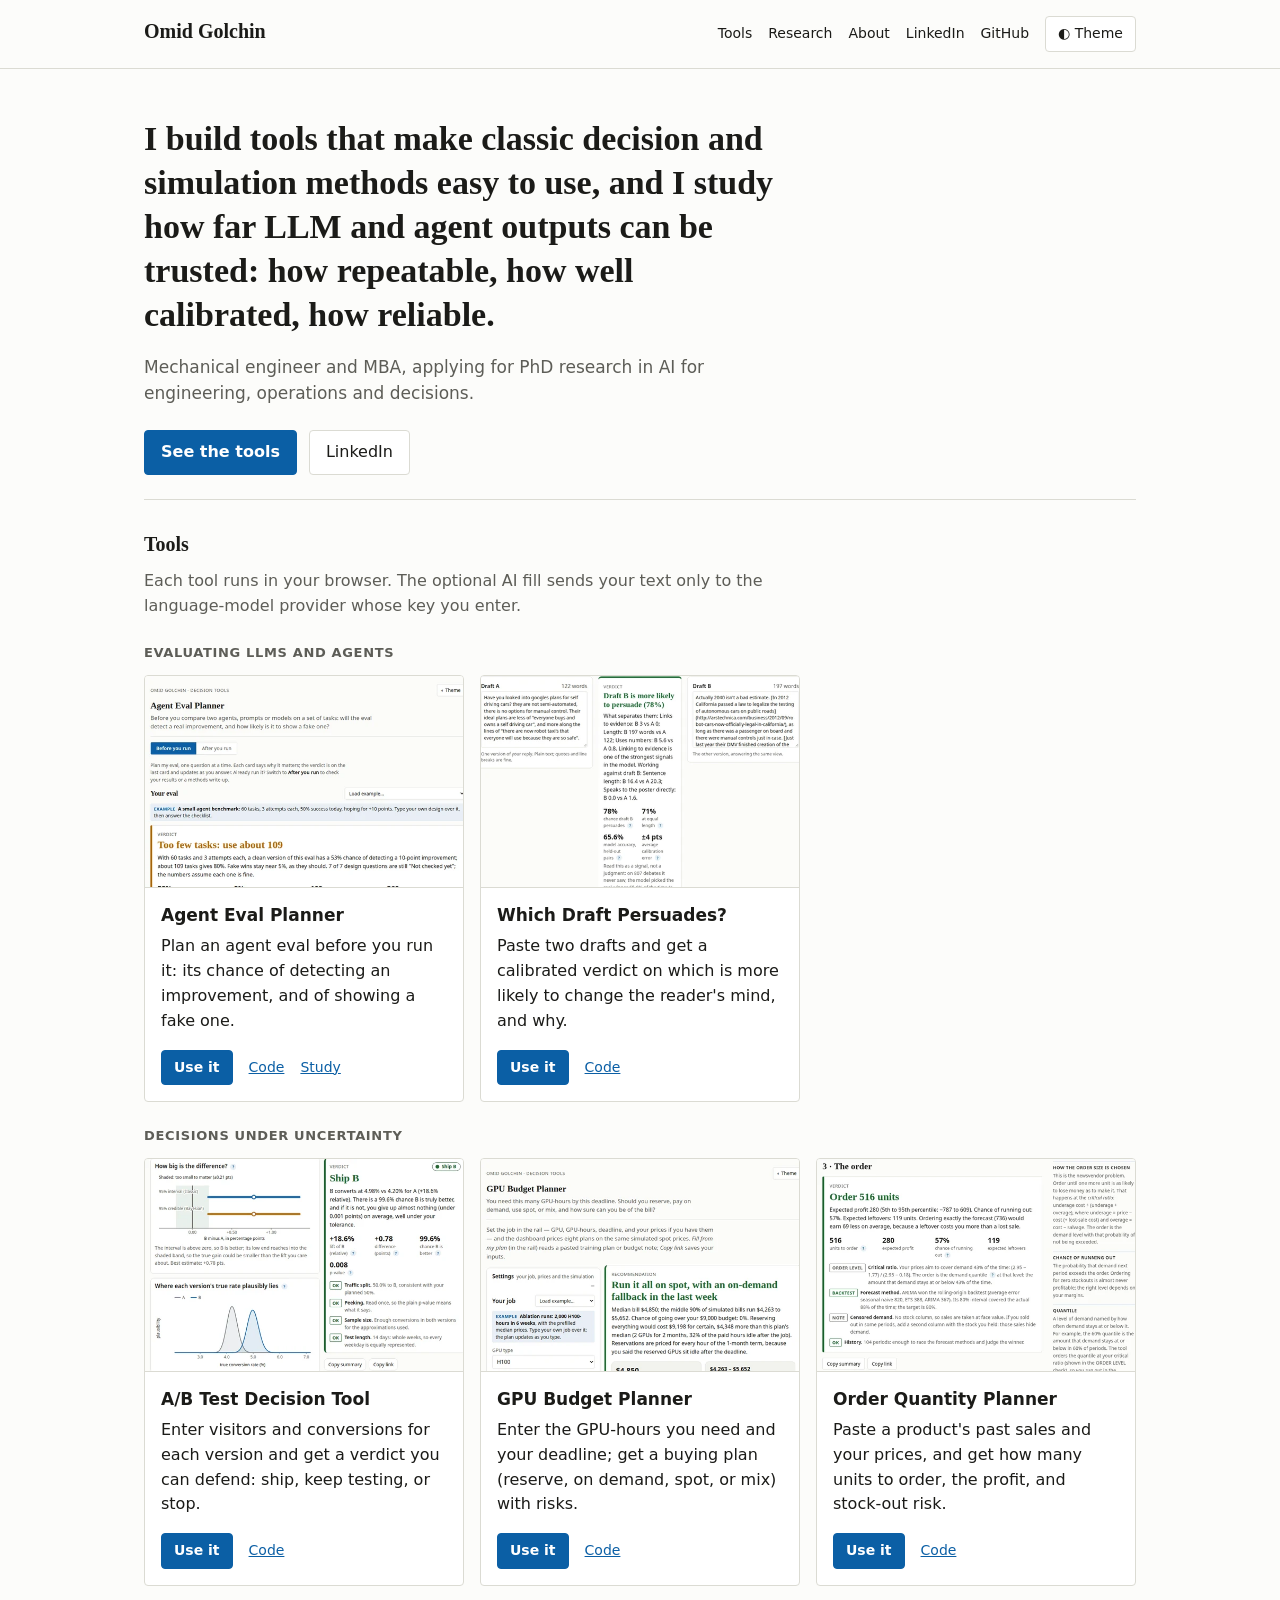
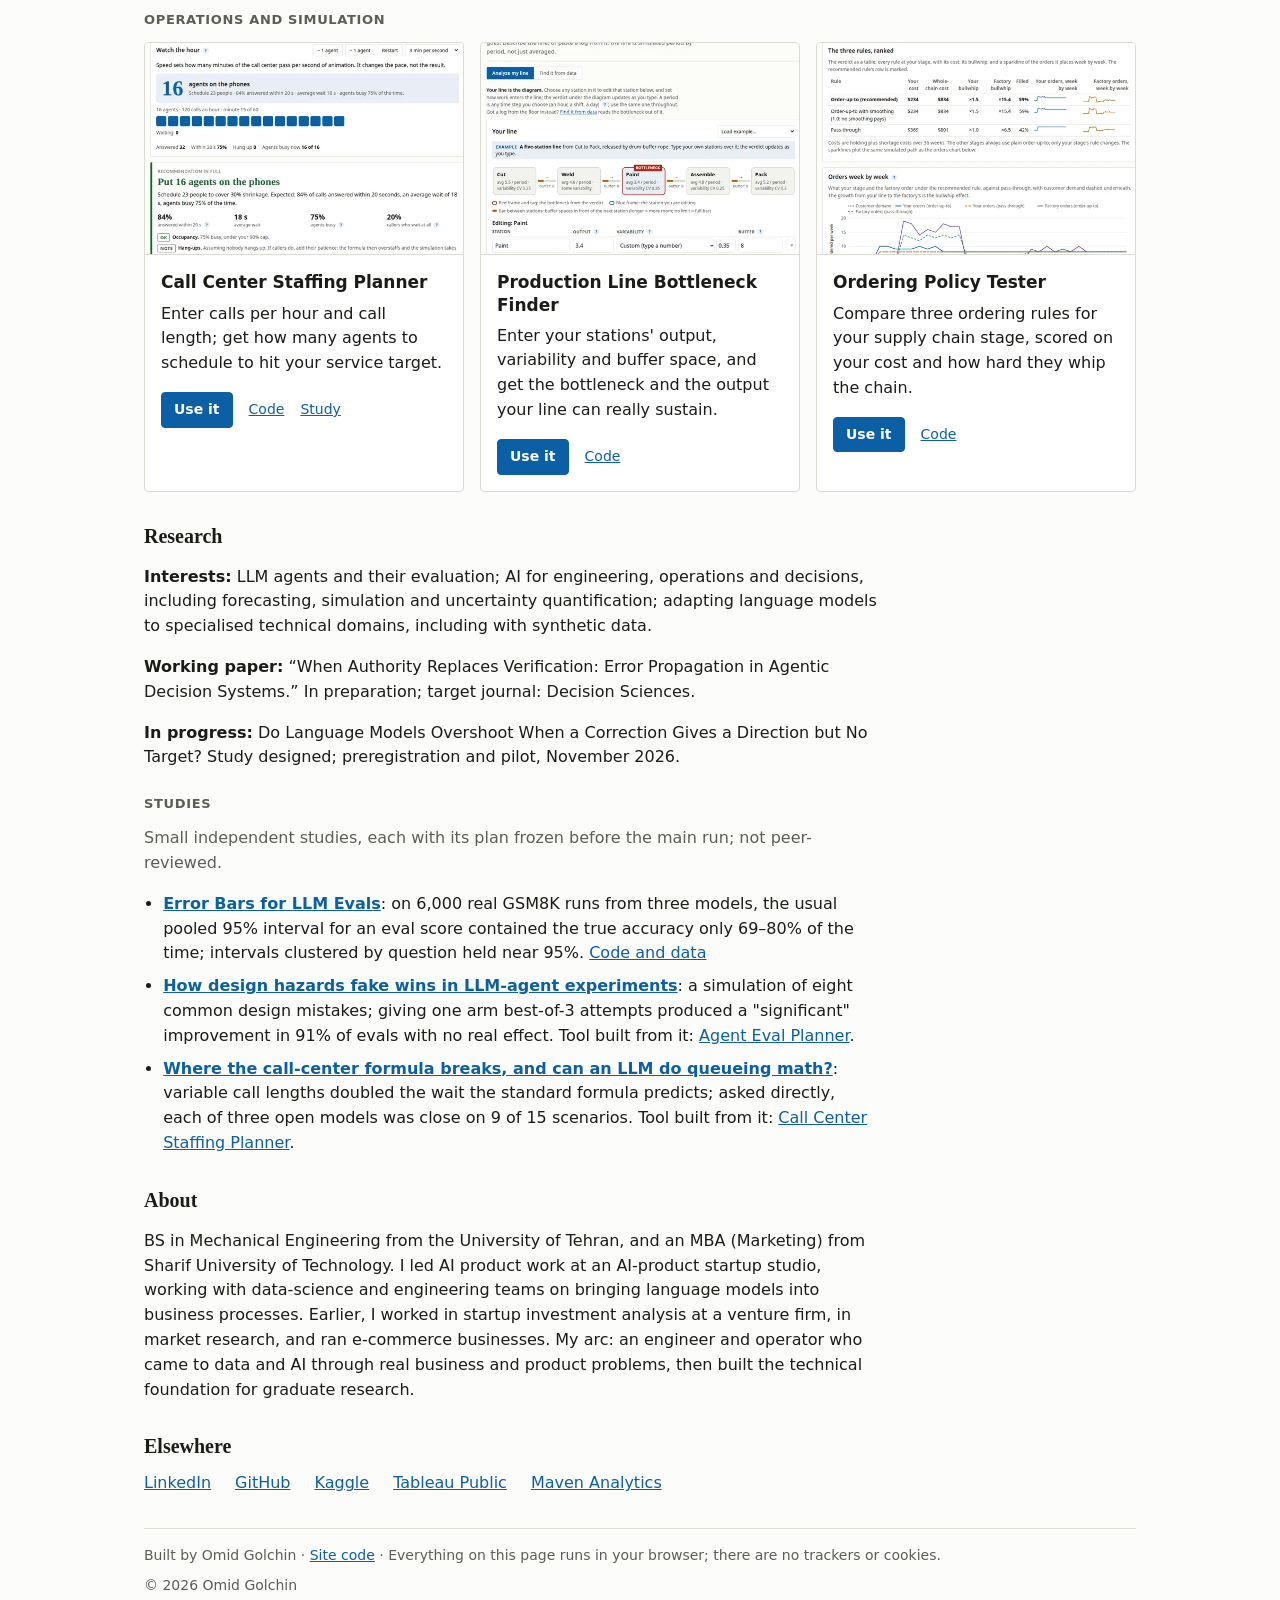
==== index.html @ 1369abd9 "Error Bars moves from Tools to a Studies list under Research; the two tools built from studies link " ====
<!doctype html>
<html lang="en">
<head>
<meta charset="utf-8">
<meta name="viewport" content="width=device-width, initial-scale=1">
<title>Omid Golchin — Decision tools and LLM evaluation</title>
<meta name="description" content="Omid Golchin builds tools that make classic decision and simulation methods easy to use, and studies how far LLM and agent outputs can be trusted. Eight tools, all running in your browser, and small studies with frozen plans.">
<link rel="canonical" href="https://omidgolchin.github.io/">
<meta property="og:type" content="website">
<meta property="og:title" content="Omid Golchin — Decision tools and LLM evaluation">
<meta property="og:description" content="Tools that make classic decision and simulation methods easy to use, and research on how far LLM and agent outputs can be trusted.">
<meta property="og:url" content="https://omidgolchin.github.io/">
<meta property="og:image" content="https://omidgolchin.github.io/assets/og.png">
<meta property="og:image:width" content="1200">
<meta property="og:image:height" content="630">
<meta name="twitter:card" content="summary_large_image">
<link rel="icon" href="favicon.svg" type="image/svg+xml">
<script src="site.js"></script>
<link rel="stylesheet" href="styles.css">
</head>
<body>
<a class="skip" href="#tools">Skip to the tools</a>

<header class="site-header">
  <div class="wrap header-row">
    <p class="site-name">Omid Golchin</p>
    <nav aria-label="Site">
      <a href="#tools">Tools</a>
      <a href="#research">Research</a>
      <a href="#about">About</a>
      <a href="https://www.linkedin.com/in/omidgolchin/">LinkedIn</a>
      <a href="https://github.com/omidgolchin">GitHub</a>
      <button type="button" class="theme-toggle" data-theme-toggle aria-pressed="false">◐ Theme</button>
    </nav>
  </div>
</header>

<main class="wrap">

  <section class="hero">
    <h1>I build tools that make classic decision and simulation methods easy to use, and I study how far LLM and agent outputs can be trusted: how repeatable, how well calibrated, how reliable.</h1>
    <p class="hero-sub">Mechanical engineer and MBA, applying for PhD research in AI for engineering, operations and decisions.</p>
    <p class="hero-actions">
      <a class="btn btn-primary" href="#tools">See the tools</a>
      <a class="btn" href="https://www.linkedin.com/in/omidgolchin/">LinkedIn</a>
    </p>
  </section>

  <section id="tools" aria-labelledby="tools-h">
    <h2 id="tools-h">Tools</h2>
    <p class="tools-note">Each tool runs in your browser. The optional AI fill sends your text only to the language-model provider whose key you enter.</p>

    <h3 class="group-h">Evaluating LLMs and agents</h3>
    <div class="cards">
      <article class="card">
        <img src="assets/tools/experiment-hazard-simulator.webp" alt="Screenshot of the Agent Eval Planner: an eval design and its verdict, too few tasks: use about 109" width="600" height="399" loading="lazy">
        <div class="card-body">
          <h4>Agent Eval Planner</h4>
          <p>Plan an agent eval before you run it: its chance of detecting an improvement, and of showing a fake one.</p>
          <p class="card-actions"><a class="btn btn-primary" href="https://omidgolchin.github.io/experiment-hazard-simulator/">Use it</a> <a href="https://github.com/omidgolchin/experiment-hazard-simulator">Code</a> <a href="https://github.com/omidgolchin/agent-eval-hazards-study">Study</a></p>
        </div>
      </article>
      <article class="card">
        <img src="assets/tools/persuasion-checker.webp" alt="Screenshot of Which Draft Persuades?: two drafts side by side with the verdict between them, Draft B is more likely to persuade (78%), and its numbers" width="600" height="399" loading="lazy">
        <div class="card-body">
          <h4>Which Draft Persuades?</h4>
          <p>Paste two drafts and get a calibrated verdict on which is more likely to change the reader's mind, and why.</p>
          <p class="card-actions"><a class="btn btn-primary" href="https://omidgolchin.github.io/persuasion-checker/">Use it</a> <a href="https://github.com/omidgolchin/persuasion-checker">Code</a></p>
        </div>
      </article>
    </div>

    <h3 class="group-h">Decisions under uncertainty</h3>
    <div class="cards">
      <article class="card">
        <img src="assets/tools/bayesian-ab-lab.webp" alt="Screenshot of the A/B Test Decision Tool: the difference and posterior charts beside the verdict, Ship B, with its checks" width="600" height="399" loading="lazy">
        <div class="card-body">
          <h4>A/B Test Decision Tool</h4>
          <p>Enter visitors and conversions for each version and get a verdict you can defend: ship, keep testing, or stop.</p>
          <p class="card-actions"><a class="btn btn-primary" href="https://omidgolchin.github.io/bayesian-ab-lab/">Use it</a> <a href="https://github.com/omidgolchin/bayesian-ab-lab">Code</a></p>
        </div>
      </article>
      <article class="card">
        <img src="assets/tools/gpu-budget-planner.webp" alt="Screenshot of the GPU Budget Planner: the recommended buying plan, run it all on spot with an on-demand fallback, beside the settings rail" width="600" height="399" loading="lazy">
        <div class="card-body">
          <h4>GPU Budget Planner</h4>
          <p>Enter the GPU-hours you need and your deadline; get a buying plan (reserve, on demand, spot, or mix) with risks.</p>
          <p class="card-actions"><a class="btn btn-primary" href="https://omidgolchin.github.io/gpu-budget-planner/">Use it</a> <a href="https://github.com/omidgolchin/gpu-budget-planner">Code</a></p>
        </div>
      </article>
      <article class="card">
        <img src="assets/tools/order-quantity-planner.webp" alt="Screenshot of the Order Quantity Planner: the verdict, Order 516 units, with expected profit, stock-out chance and checks" width="600" height="399" loading="lazy">
        <div class="card-body">
          <h4>Order Quantity Planner</h4>
          <p>Paste a product's past sales and your prices, and get how many units to order, the profit, and stock-out risk.</p>
          <p class="card-actions"><a class="btn btn-primary" href="https://omidgolchin.github.io/order-quantity-planner/">Use it</a> <a href="https://github.com/omidgolchin/order-quantity-planner">Code</a></p>
        </div>
      </article>
    </div>

    <h3 class="group-h">Operations and simulation</h3>
    <div class="cards">
      <article class="card">
        <img src="assets/tools/queue-simulator.webp" alt="Screenshot of the Call Center Staffing Planner: the live hour simulation with 16 agents on the phones and the recommendation" width="600" height="399" loading="lazy">
        <div class="card-body">
          <h4>Call Center Staffing Planner</h4>
          <p>Enter calls per hour and call length; get how many agents to schedule to hit your service target.</p>
          <p class="card-actions"><a class="btn btn-primary" href="https://omidgolchin.github.io/queue-simulator/">Use it</a> <a href="https://github.com/omidgolchin/queue-simulator">Code</a> <a href="https://github.com/omidgolchin/call-center-queueing-study">Study</a></p>
        </div>
      </article>
      <article class="card">
        <img src="assets/tools/production-line-simulator.webp" alt="Screenshot of the Production Line Bottleneck Finder: the five-station line drawn as a diagram, with Paint marked as the bottleneck" width="600" height="399" loading="lazy">
        <div class="card-body">
          <h4>Production Line Bottleneck Finder</h4>
          <p>Enter your stations' output, variability and buffer space, and get the bottleneck and the output your line can really sustain.</p>
          <p class="card-actions"><a class="btn btn-primary" href="https://omidgolchin.github.io/production-line-simulator/">Use it</a> <a href="https://github.com/omidgolchin/production-line-simulator">Code</a></p>
        </div>
      </article>
      <article class="card">
        <img src="assets/tools/ordering-policy-tester.webp" alt="Screenshot of the Ordering Policy Tester: the three ordering rules ranked by cost and bullwhip, with weekly sparklines" width="600" height="399" loading="lazy">
        <div class="card-body">
          <h4>Ordering Policy Tester</h4>
          <p>Compare three ordering rules for your supply chain stage, scored on your cost and how hard they whip the chain.</p>
          <p class="card-actions"><a class="btn btn-primary" href="https://omidgolchin.github.io/ordering-policy-tester/">Use it</a> <a href="https://github.com/omidgolchin/ordering-policy-tester">Code</a></p>
        </div>
      </article>
    </div>
  </section>

  <section id="research" aria-labelledby="research-h">
    <h2 id="research-h">Research</h2>
    <p><strong>Interests:</strong> LLM agents and their evaluation; AI for engineering, operations and decisions, including forecasting, simulation and uncertainty quantification; adapting language models to specialised technical domains, including with synthetic data.</p>
    <p><strong>Working paper:</strong> “When Authority Replaces Verification: Error Propagation in Agentic Decision Systems.” In preparation; target journal: Decision Sciences.</p>
    <p><strong>In progress:</strong> Do Language Models Overshoot When a Correction Gives a Direction but No Target? Study designed; preregistration and pilot, November 2026.</p>
    <h3 class="group-h">Studies</h3>
    <p class="tools-note">Small independent studies, each with its plan frozen before the main run; not peer-reviewed.</p>
    <ul class="studies">
      <li><strong><a href="https://omidgolchin.github.io/llm-eval-error-bars/">Error Bars for LLM Evals</a></strong>: on 6,000 real GSM8K runs from three models, the usual pooled 95% interval for an eval score contained the true accuracy only 69–80% of the time; intervals clustered by question held near 95%. <a href="https://github.com/omidgolchin/llm-eval-error-bars">Code and data</a></li>
      <li><strong><a href="https://github.com/omidgolchin/agent-eval-hazards-study">How design hazards fake wins in LLM-agent experiments</a></strong>: a simulation of eight common design mistakes; giving one arm best-of-3 attempts produced a "significant" improvement in 91% of evals with no real effect. Tool built from it: <a href="https://omidgolchin.github.io/experiment-hazard-simulator/">Agent Eval Planner</a>.</li>
      <li><strong><a href="https://github.com/omidgolchin/call-center-queueing-study">Where the call-center formula breaks, and can an LLM do queueing math?</a></strong>: variable call lengths doubled the wait the standard formula predicts; asked directly, each of three open models was close on 9 of 15 scenarios. Tool built from it: <a href="https://omidgolchin.github.io/queue-simulator/">Call Center Staffing Planner</a>.</li>
    </ul>
  </section>

  <section id="about" aria-labelledby="about-h">
    <h2 id="about-h">About</h2>
    <p>BS in Mechanical Engineering from the University of Tehran, and an MBA (Marketing) from Sharif University of Technology. I led AI product work at an AI-product startup studio, working with data-science and engineering teams on bringing language models into business processes. Earlier, I worked in startup investment analysis at a venture firm, in market research, and ran e-commerce businesses. My arc: an engineer and operator who came to data and AI through real business and product problems, then built the technical foundation for graduate research.</p>
  </section>

  <section id="elsewhere" aria-labelledby="elsewhere-h">
    <h2 id="elsewhere-h">Elsewhere</h2>
    <ul class="elsewhere">
      <li><a href="https://www.linkedin.com/in/omidgolchin/">LinkedIn</a></li>
      <li><a href="https://github.com/omidgolchin">GitHub</a></li>
      <li><a href="https://www.kaggle.com/omidgolchin">Kaggle</a></li>
      <li><a href="https://public.tableau.com/app/profile/omid.golchin/vizzes">Tableau Public</a></li>
      <li><a href="https://mavenshowcase.com/profile/186113b0-f031-70c6-1ac7-bbf1acaf34e4">Maven Analytics</a></li>
    </ul>
  </section>

  <footer class="kit-footer">
    <p>Built by Omid Golchin · <a href="https://github.com/omidgolchin/omidgolchin.github.io">Site code</a> · Everything on this page runs in your browser; there are no trackers or cookies.</p>
    <p>© 2026 Omid Golchin</p>
  </footer>

</main>
</body>
</html>
---- styles.css ----
/* Omid Golchin — personal site.
 * Tokens, type scale and footer come from omid-tools-kit (kit.css), so the
 * site matches the tools. Quiet, academic, print-like: one accent colour,
 * hairline rules, small radius, no gradients, no shadows. System fonts only.
 */

/* ------------------------------------------------------------------ */
/* Tokens (from omid-tools-kit)                                        */
/* ------------------------------------------------------------------ */

:root {
  --bg: #fcfcfa;
  --card: #ffffff;
  --sunken: #f3f3ef;
  --fg: #1b1b18;
  --muted: #5d5d57;
  --border: #dbdbd3;
  --accent: #0b5fa5;
  --accent-fg: #ffffff;
  --accent-soft: #e8eff6;
  --bad: #b3261e;
  --good: #1e6b30;

  --font-body: system-ui, -apple-system, "Segoe UI", Roboto,
    "Helvetica Neue", Arial, sans-serif;
  --font-display: "Iowan Old Style", "Palatino Linotype", Palatino,
    Georgia, "Times New Roman", serif;

  --fs-caption: 0.8125rem;
  --fs-small: 0.875rem;
  --fs-body: 1rem;
  --fs-lede: 1.0625rem;
  --fs-h3: 1.0625rem;
  --fs-h2: 1.25rem;
  --fs-h1: 1.625rem;

  --sp-1: 0.25rem; --sp-2: 0.5rem; --sp-3: 0.75rem; --sp-4: 1rem;
  --sp-5: 1.5rem; --sp-6: 2rem; --sp-7: 3rem;

  --radius: 4px;
  --radius-s: 2px;
  --wrap: 64rem;
}

:root[data-theme="dark"] {
  --bg: #131417; --card: #1a1c1f; --sunken: #0e0f11;
  --fg: #e9e9e4; --muted: #a4a49c; --border: #34363c;
  --accent: #5aa9e6; --accent-fg: #0d1117; --accent-soft: #1d2c3a;
  --bad: #e88a80; --good: #84b97c;
}
@media (prefers-color-scheme: dark) {
  :root:not([data-theme="light"]) {
    --bg: #131417; --card: #1a1c1f; --sunken: #0e0f11;
    --fg: #e9e9e4; --muted: #a4a49c; --border: #34363c;
    --accent: #5aa9e6; --accent-fg: #0d1117; --accent-soft: #1d2c3a;
    --bad: #e88a80; --good: #84b97c;
  }
}

/* ------------------------------------------------------------------ */
/* Base                                                                */
/* ------------------------------------------------------------------ */

* { box-sizing: border-box; }

body {
  margin: 0;
  background: var(--bg);
  color: var(--fg);
  font-family: var(--font-body);
  font-size: var(--fs-body);
  line-height: 1.55;
}

.wrap {
  max-width: var(--wrap);
  margin: 0 auto;
  padding: 0 var(--sp-4);
}

h1, h2 { font-family: var(--font-display); line-height: 1.25; }
h2 { font-size: var(--fs-h2); margin: var(--sp-6) 0 var(--sp-3); }
a { color: var(--accent); }
a:focus-visible, button:focus-visible {
  outline: 2px solid var(--accent);
  outline-offset: 2px;
}

.skip {
  position: absolute; left: -999px; top: 0;
  background: var(--card); padding: var(--sp-2) var(--sp-3);
}
.skip:focus { left: var(--sp-3); top: var(--sp-3); z-index: 10; }

/* ------------------------------------------------------------------ */
/* Header                                                              */
/* ------------------------------------------------------------------ */

.site-header { border-bottom: 1px solid var(--border); }
.header-row {
  display: flex; justify-content: space-between; align-items: baseline;
  gap: var(--sp-3); flex-wrap: wrap;
  padding-top: var(--sp-4); padding-bottom: var(--sp-4);
}
.site-name {
  font-family: var(--font-display); font-weight: 700;
  font-size: var(--fs-h2); margin: 0;
}
.site-header nav { display: flex; gap: var(--sp-4); align-items: baseline; flex-wrap: wrap; }
.site-header nav a { color: var(--fg); text-decoration: none; font-size: var(--fs-small); }
.site-header nav a:hover { color: var(--accent); text-decoration: underline; }

button, .btn {
  font: inherit; font-size: var(--fs-small);
  cursor: pointer;
  border: 1px solid var(--border); border-radius: var(--radius);
  background: var(--card); color: var(--fg);
  padding: 6px 12px; text-decoration: none; display: inline-block;
}
.btn-primary { background: var(--accent); border-color: var(--accent); color: var(--accent-fg); font-weight: 600; }
.btn-primary:hover { text-decoration: underline; }

/* ------------------------------------------------------------------ */
/* Hero                                                                */
/* ------------------------------------------------------------------ */

.hero { padding: var(--sp-7) 0 var(--sp-5); border-bottom: 1px solid var(--border); }
.hero h1 {
  font-size: clamp(1.5rem, 3.4vw, 2.125rem);
  font-weight: 700; line-height: 1.3;
  max-width: 38ch; margin: 0 0 var(--sp-4);
}
.hero-sub { font-size: var(--fs-lede); color: var(--muted); max-width: 62ch; margin: 0 0 var(--sp-5); }
.hero-actions { display: flex; gap: var(--sp-3); margin: 0; }
.hero-actions .btn { font-size: var(--fs-body); padding: 9px 16px; }

/* ------------------------------------------------------------------ */
/* Tool cards                                                          */
/* ------------------------------------------------------------------ */

.tools-note { color: var(--muted); max-width: 68ch; margin: 0 0 var(--sp-2); }
.group-h {
  font-size: var(--fs-caption); letter-spacing: 0.05em; text-transform: uppercase;
  color: var(--muted); font-weight: 600;
  margin: var(--sp-5) 0 var(--sp-3);
}
.cards {
  display: grid; grid-template-columns: repeat(3, minmax(0, 1fr));
  gap: var(--sp-4);
}
@media (max-width: 820px) { .cards { grid-template-columns: minmax(0, 1fr); } }

.card {
  background: var(--card); border: 1px solid var(--border);
  border-radius: var(--radius); overflow: hidden;
  display: flex; flex-direction: column;
}
.card img { width: 100%; height: auto; display: block; border-bottom: 1px solid var(--border); }
.card-body { padding: var(--sp-4); display: flex; flex-direction: column; gap: var(--sp-2); flex: 1; }
.card-body h4 { font-size: var(--fs-h3); font-weight: 600; margin: 0; line-height: 1.3; }
.card-body p { margin: 0; }
.card-actions { margin-top: auto; padding-top: var(--sp-2); display: flex; gap: var(--sp-4); align-items: center; }
.card-actions a:not(.btn) { font-size: var(--fs-small); }

/* ------------------------------------------------------------------ */
/* Text sections                                                       */
/* ------------------------------------------------------------------ */

section p { max-width: 72ch; }
.elsewhere { list-style: none; padding: 0; margin: 0 0 var(--sp-5); display: flex; gap: var(--sp-5); flex-wrap: wrap; }

/* ------------------------------------------------------------------ */
/* Footer (omid-tools-kit)                                             */
/* ------------------------------------------------------------------ */

.kit-footer {
  border-top: 1px solid var(--border);
  color: var(--muted); font-size: var(--fs-small);
  margin-top: var(--sp-6); padding: var(--sp-4) 0 var(--sp-5);
}
.kit-footer p { margin: 0 0 var(--sp-2); }

.studies { max-width: 72ch; padding-left: 1.2em; }
.studies li { margin: 0 0 var(--sp-2); }
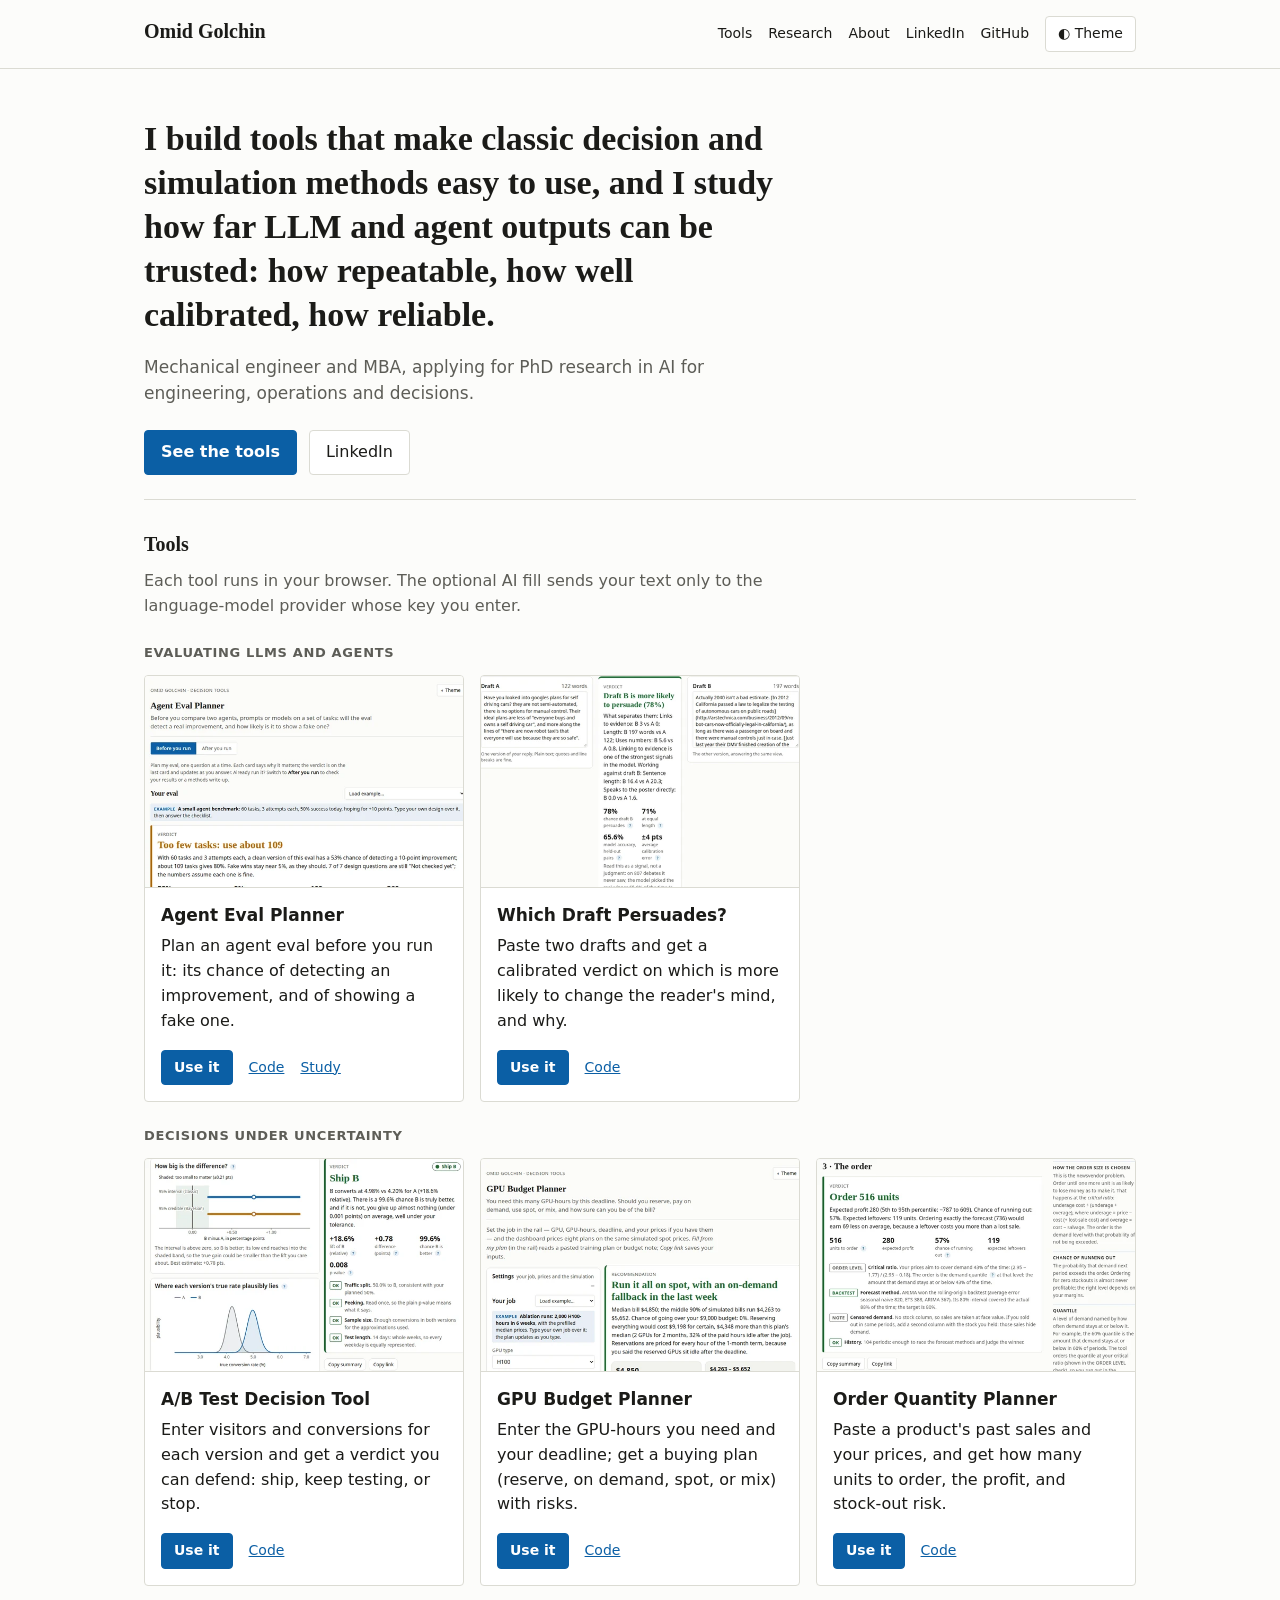
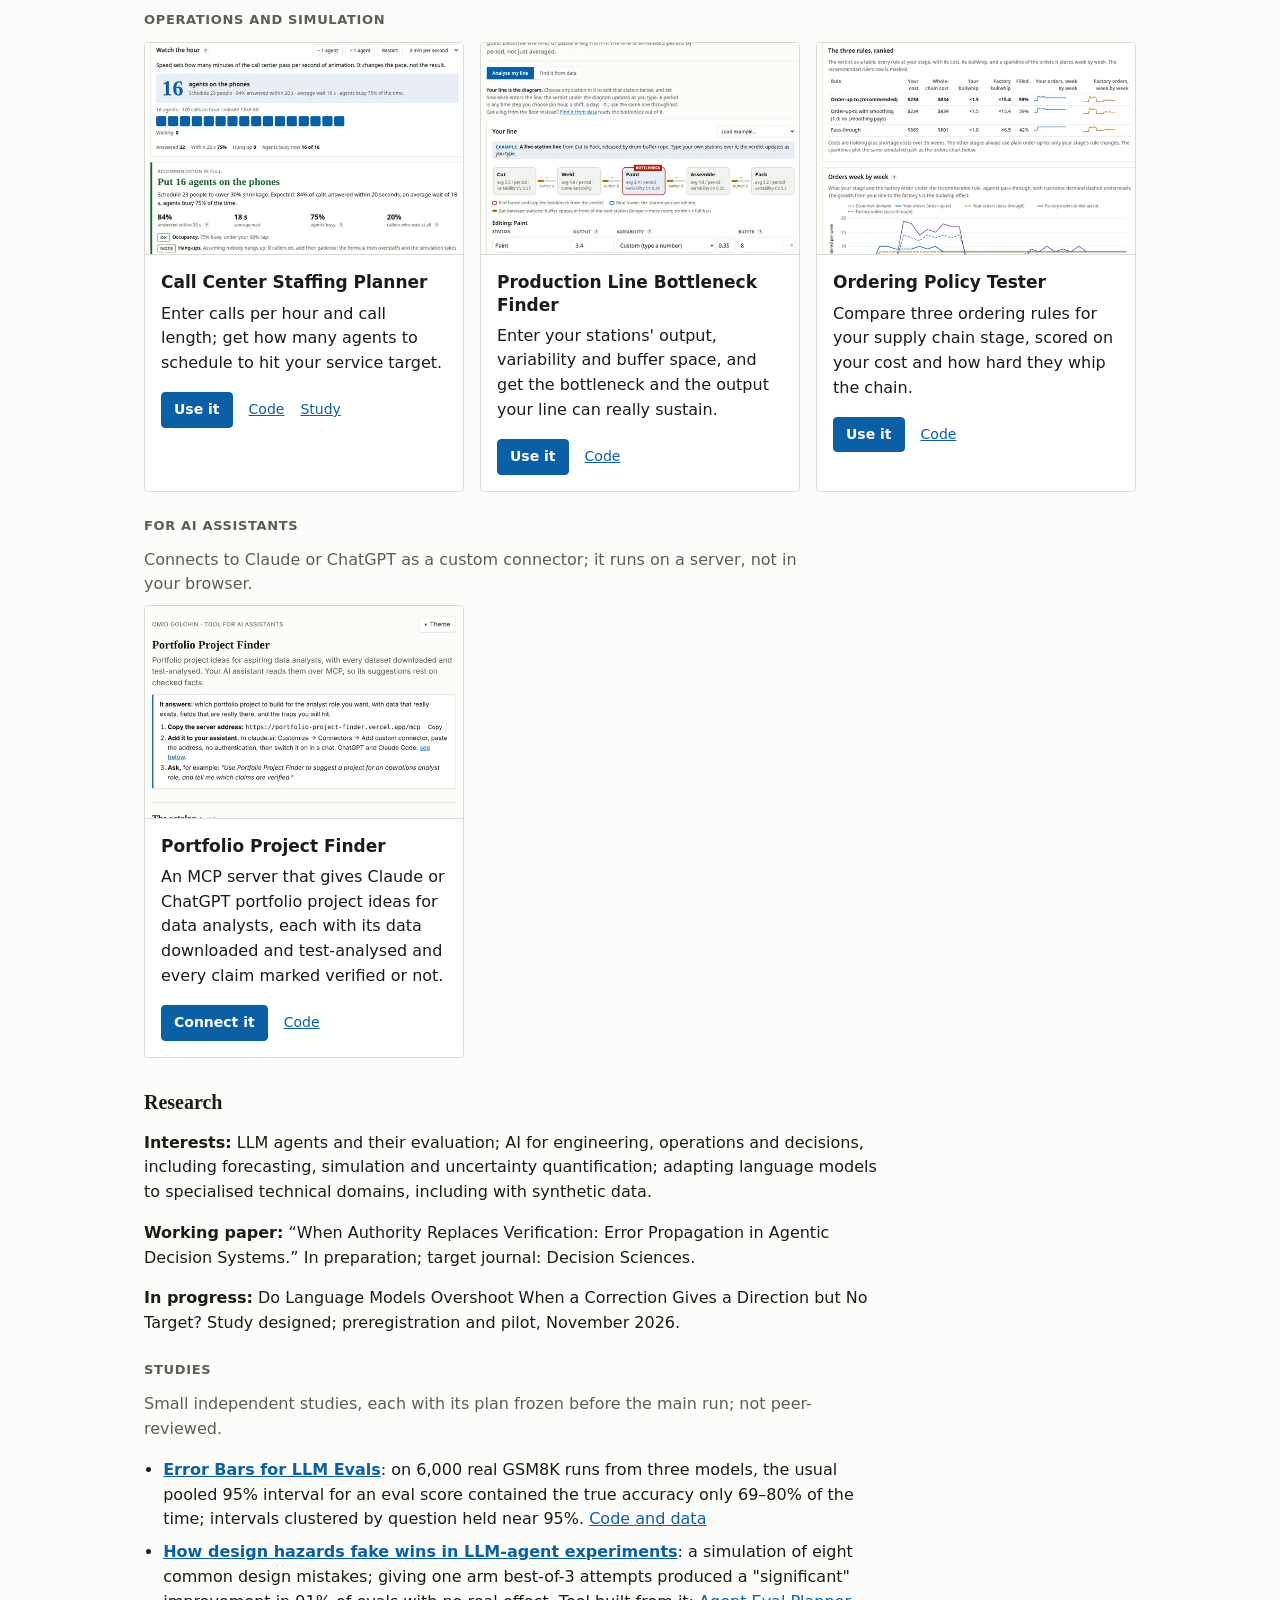
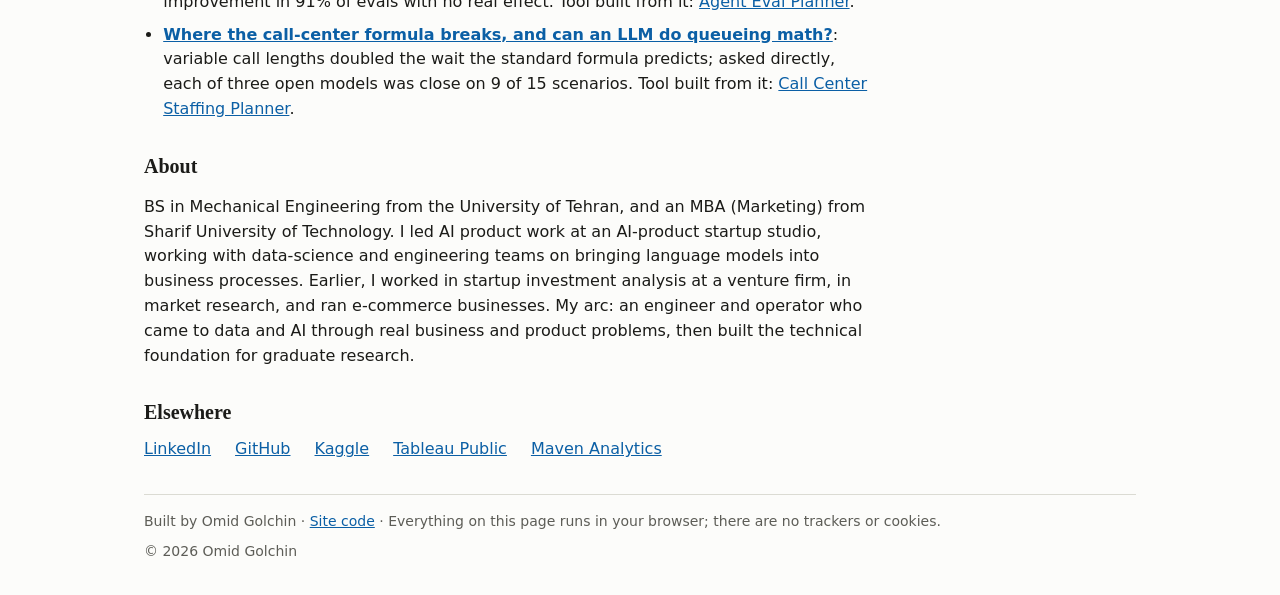
==== commit b745e113: "Add Portfolio Project Finder under a new 'For AI assistants' group" ====
--- a/index.html
+++ b/index.html
@@ -125,6 +125,19 @@
         </div>
       </article>
     </div>
+
+    <h3 class="group-h">For AI assistants</h3>
+    <p class="tools-note">Connects to Claude or ChatGPT as a custom connector; it runs on a server, not in your browser.</p>
+    <div class="cards">
+      <article class="card">
+        <img src="assets/tools/portfolio-project-finder.webp" alt="Screenshot of Portfolio Project Finder: what it answers, the three steps to connect it to an AI assistant, and the server address" width="600" height="399" loading="lazy">
+        <div class="card-body">
+          <h4>Portfolio Project Finder</h4>
+          <p>An MCP server that gives Claude or ChatGPT portfolio project ideas for data analysts, each with its data downloaded and test-analysed and every claim marked verified or not.</p>
+          <p class="card-actions"><a class="btn btn-primary" href="https://github.com/omidgolchin/portfolio-project-finder#use-it">Connect it</a> <a href="https://github.com/omidgolchin/portfolio-project-finder">Code</a></p>
+        </div>
+      </article>
+    </div>
   </section>
 
   <section id="research" aria-labelledby="research-h">
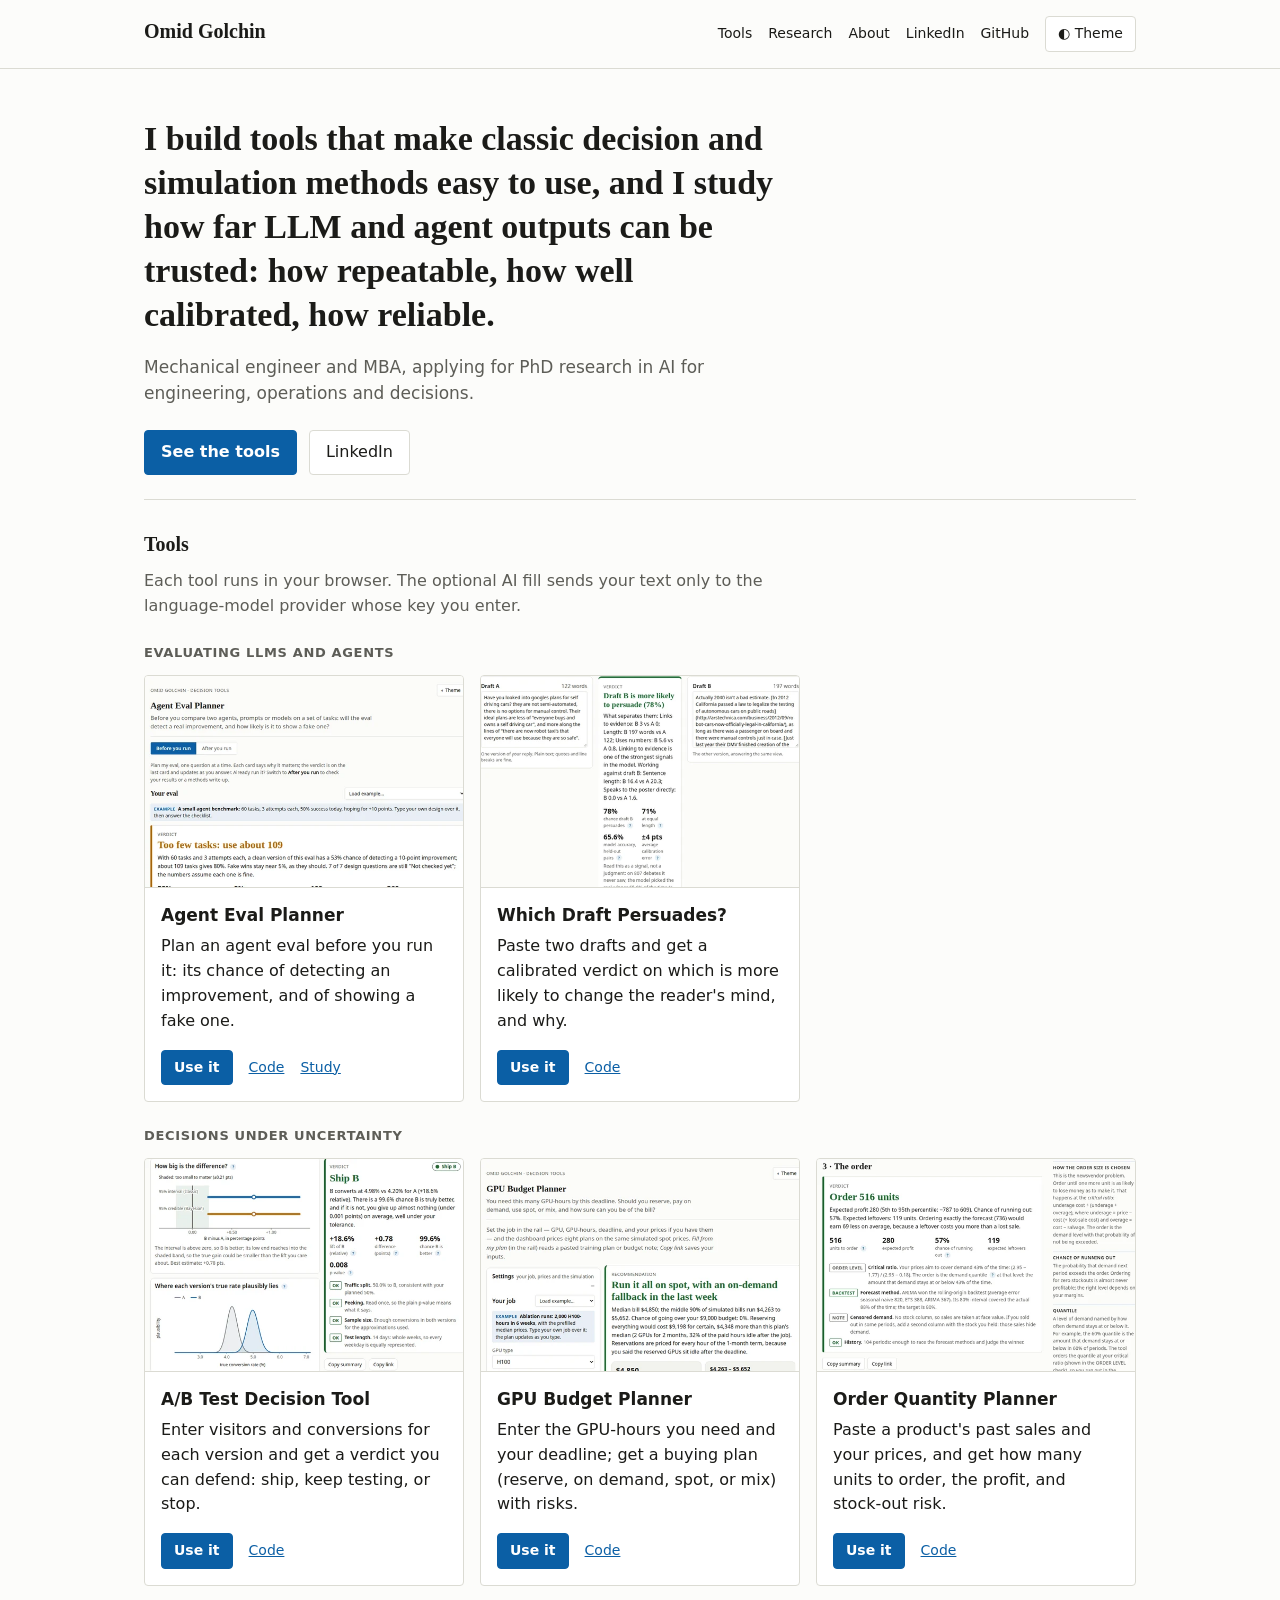
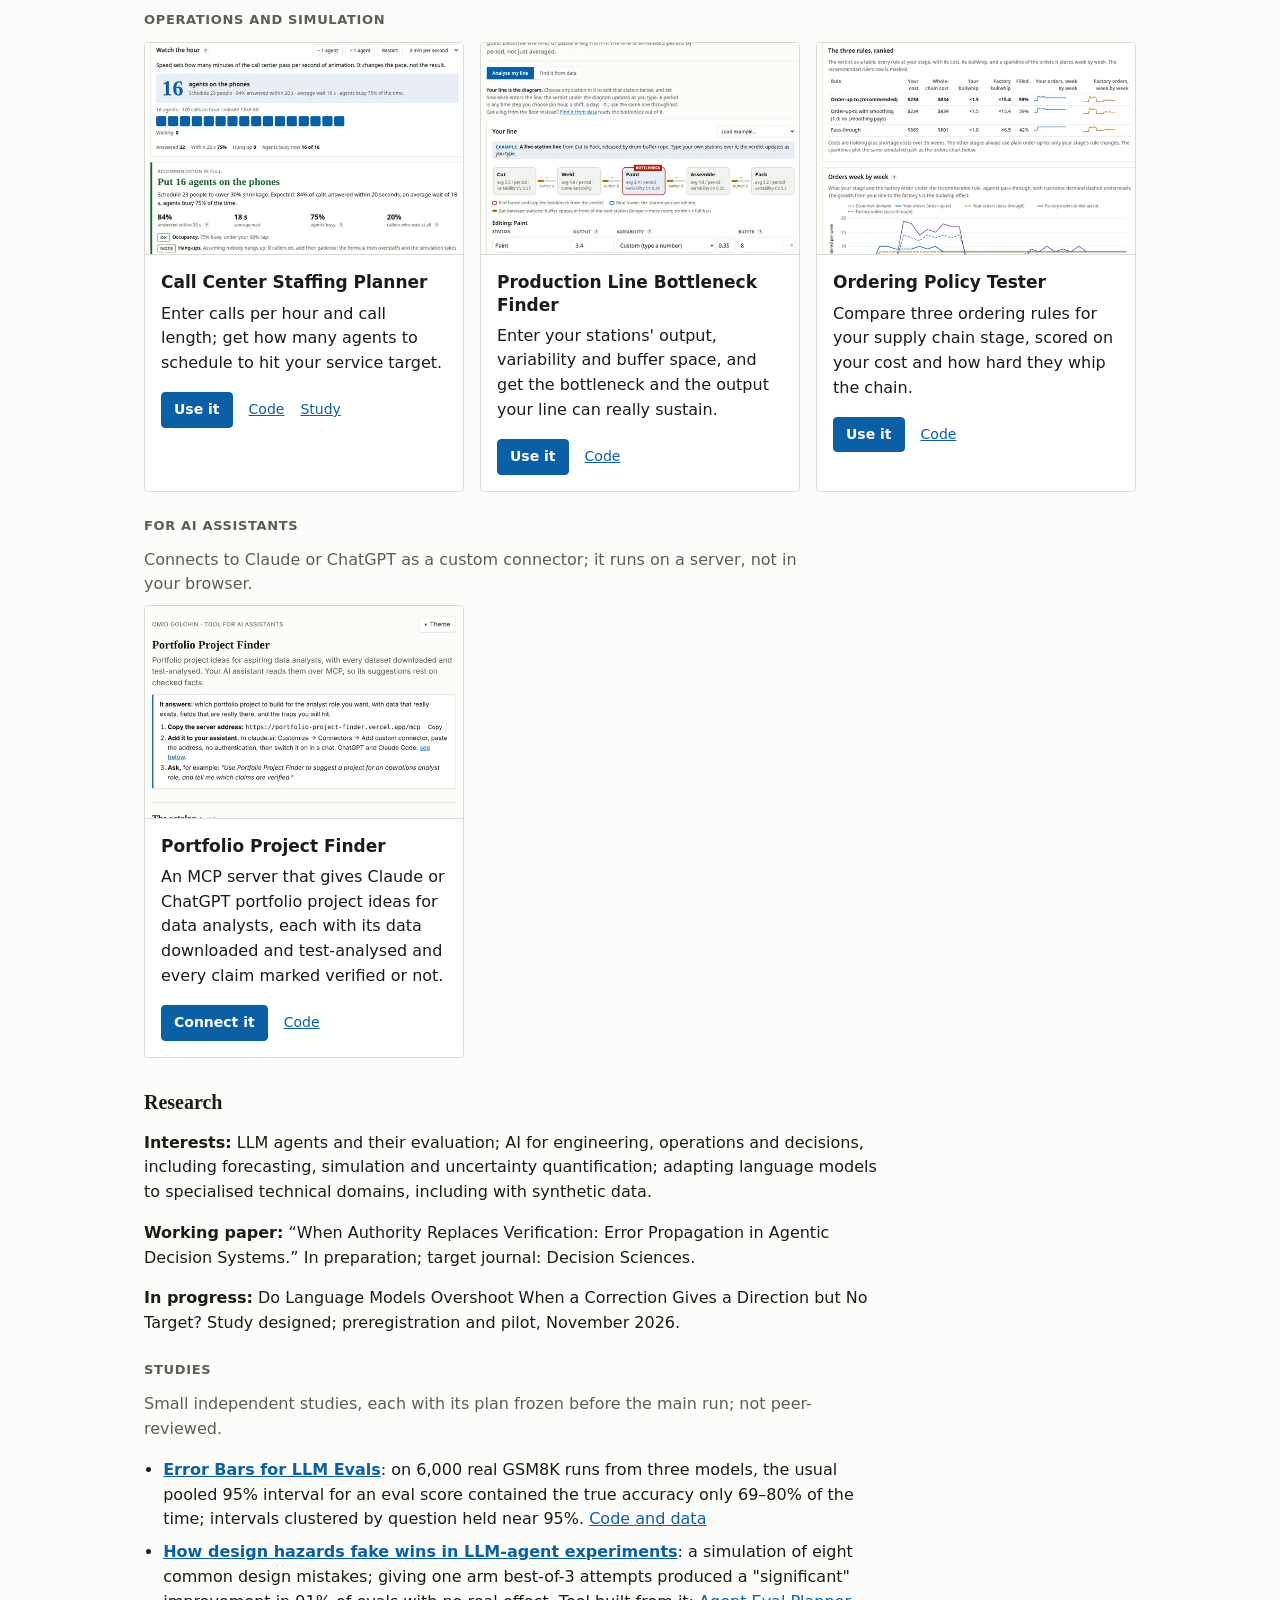
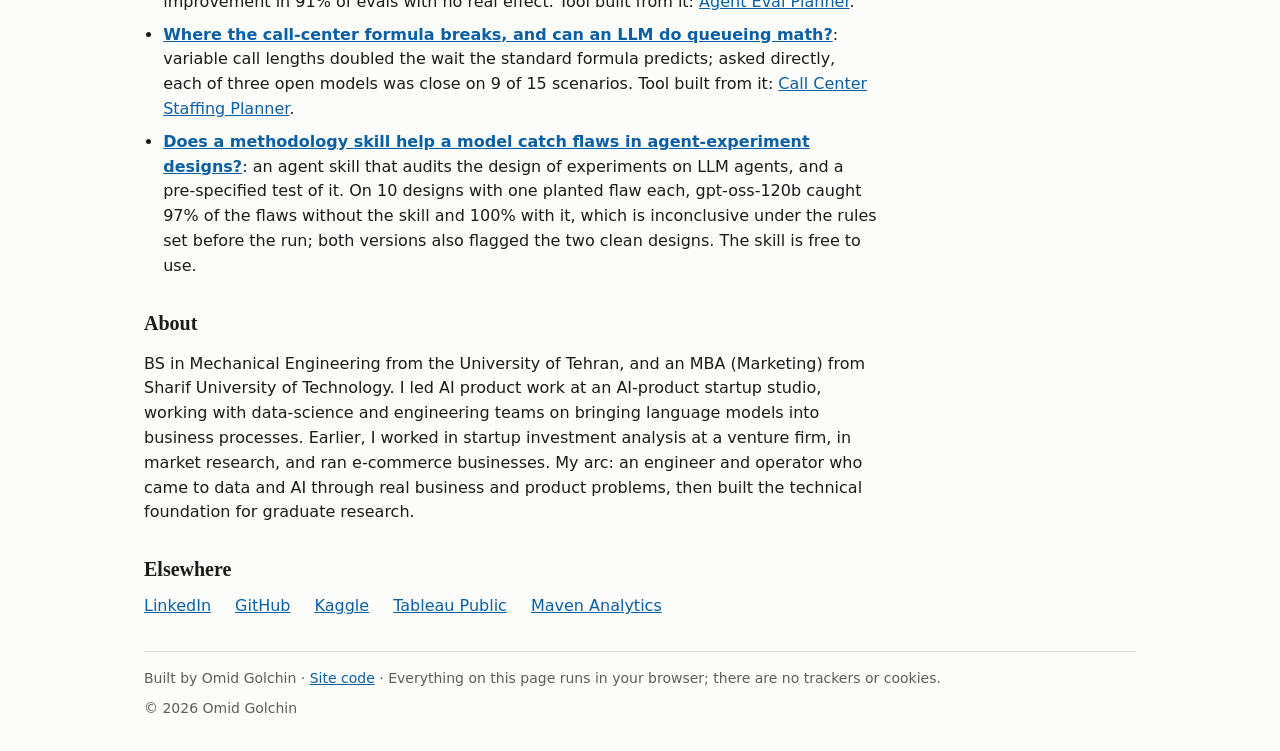
==== commit 1bf65e3a: "Add the agent experiment methodology skill and its test to Studies" ====
--- a/index.html
+++ b/index.html
@@ -151,6 +151,7 @@
       <li><strong><a href="https://omidgolchin.github.io/llm-eval-error-bars/">Error Bars for LLM Evals</a></strong>: on 6,000 real GSM8K runs from three models, the usual pooled 95% interval for an eval score contained the true accuracy only 69–80% of the time; intervals clustered by question held near 95%. <a href="https://github.com/omidgolchin/llm-eval-error-bars">Code and data</a></li>
       <li><strong><a href="https://github.com/omidgolchin/agent-eval-hazards-study">How design hazards fake wins in LLM-agent experiments</a></strong>: a simulation of eight common design mistakes; giving one arm best-of-3 attempts produced a "significant" improvement in 91% of evals with no real effect. Tool built from it: <a href="https://omidgolchin.github.io/experiment-hazard-simulator/">Agent Eval Planner</a>.</li>
       <li><strong><a href="https://github.com/omidgolchin/call-center-queueing-study">Where the call-center formula breaks, and can an LLM do queueing math?</a></strong>: variable call lengths doubled the wait the standard formula predicts; asked directly, each of three open models was close on 9 of 15 scenarios. Tool built from it: <a href="https://omidgolchin.github.io/queue-simulator/">Call Center Staffing Planner</a>.</li>
+      <li><strong><a href="https://github.com/omidgolchin/agent-experiment-methodology">Does a methodology skill help a model catch flaws in agent-experiment designs?</a></strong>: an agent skill that audits the design of experiments on LLM agents, and a pre-specified test of it. On 10 designs with one planted flaw each, gpt-oss-120b caught 97% of the flaws without the skill and 100% with it, which is inconclusive under the rules set before the run; both versions also flagged the two clean designs. The skill is free to use.</li>
     </ul>
   </section>
 
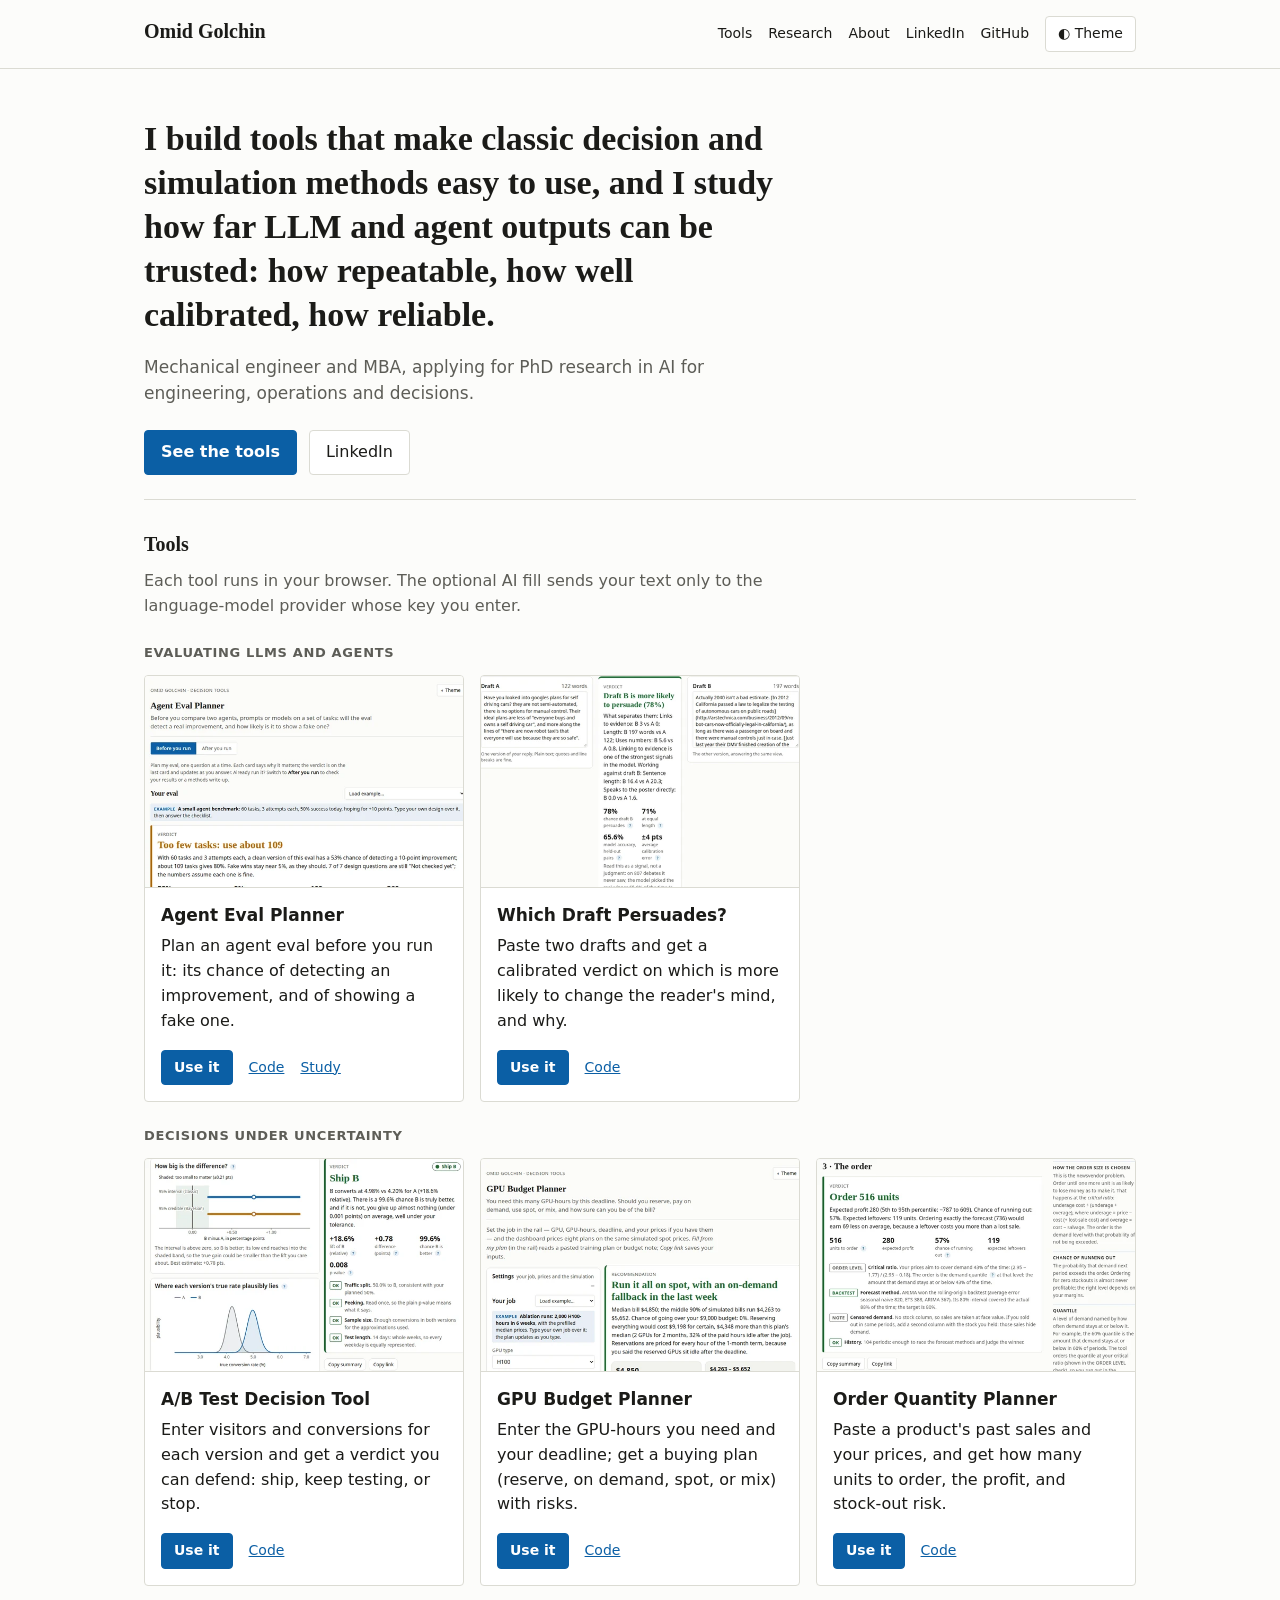
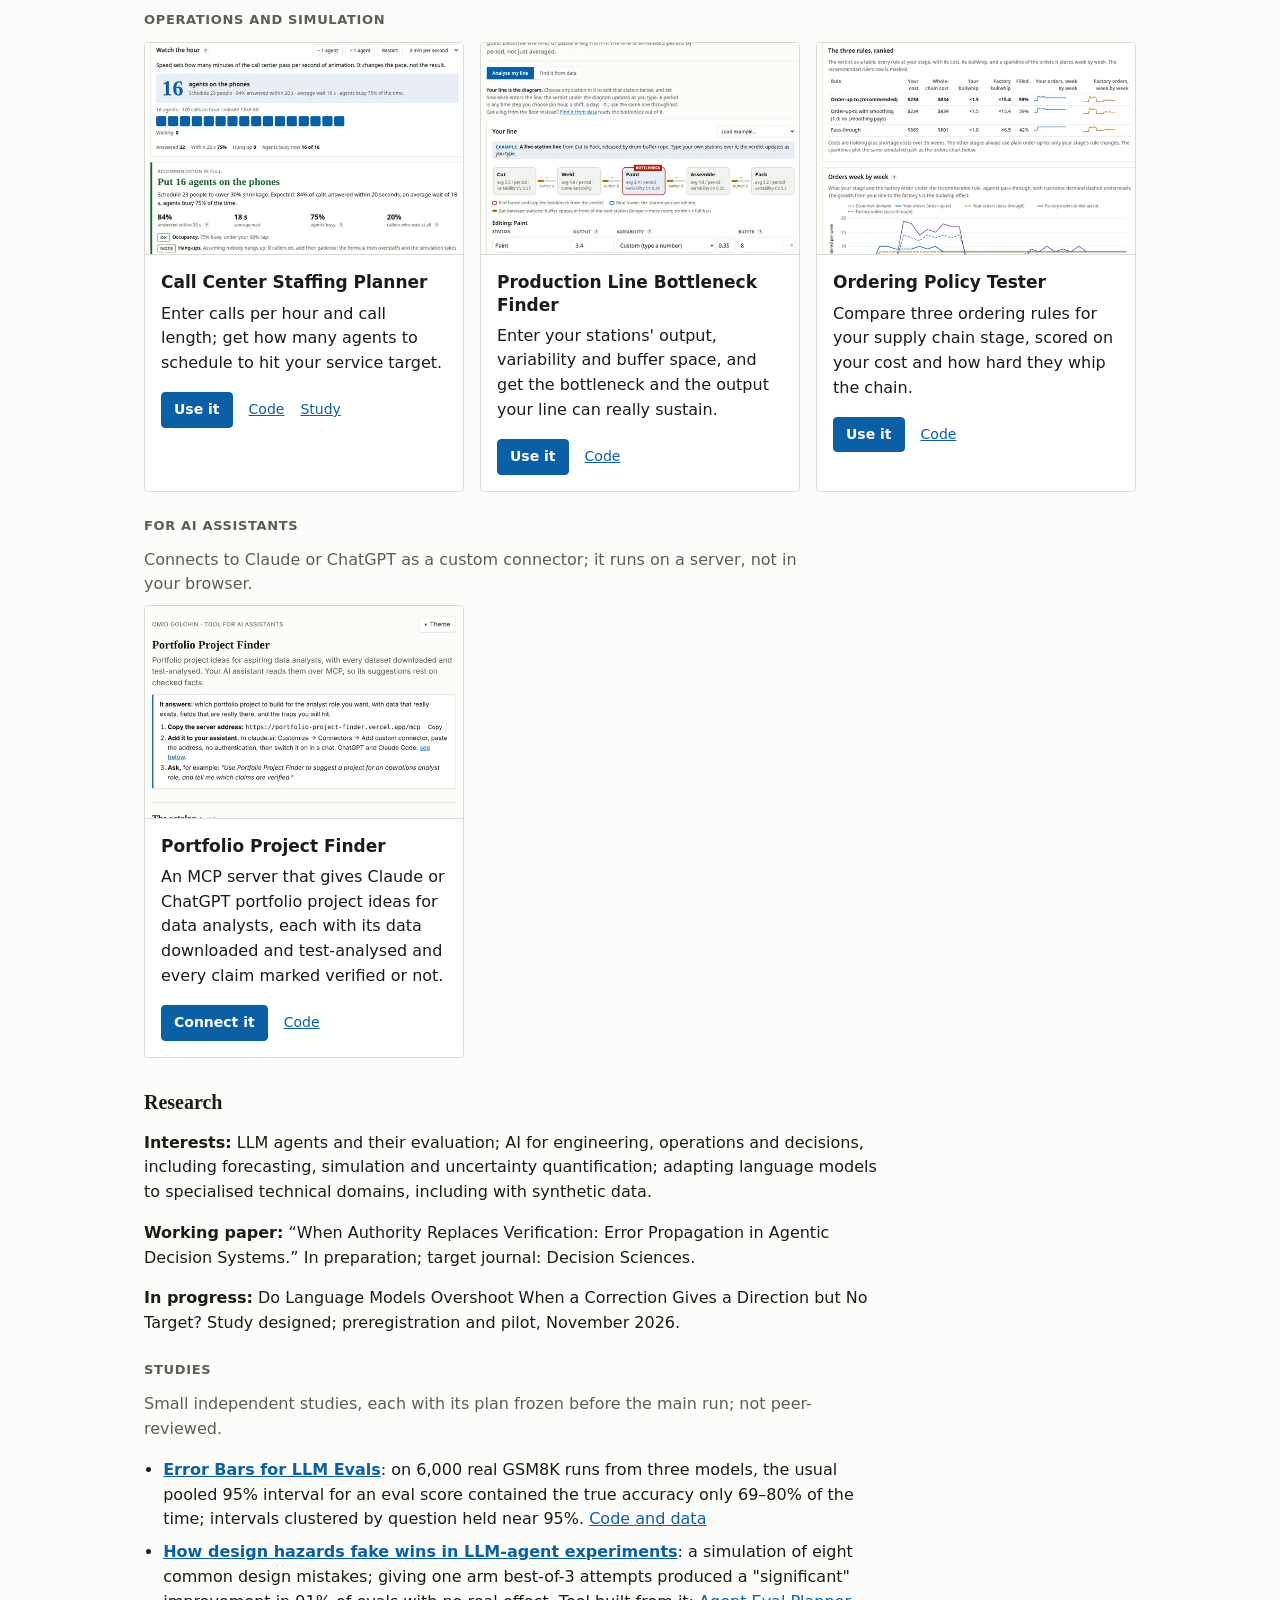
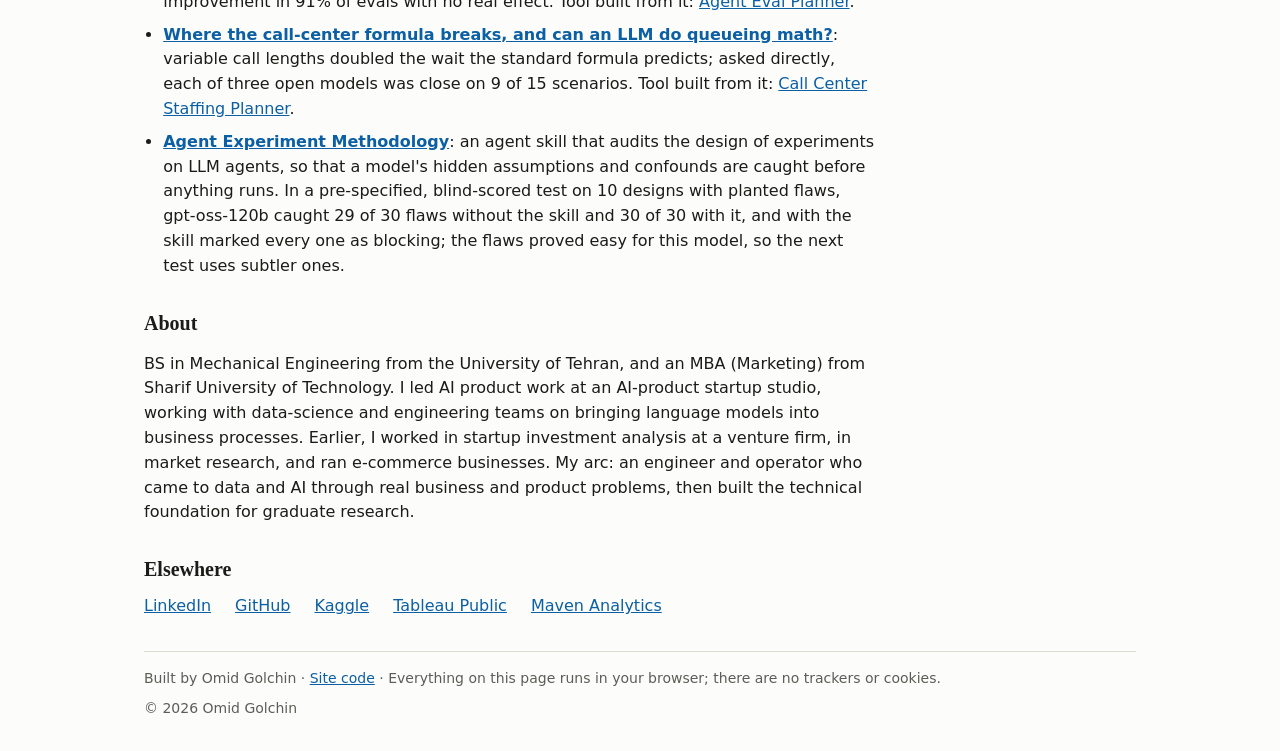
==== commit 7e8bc30d: "Studies: describe the methodology skill by its purpose and what the test found" ====
--- a/index.html
+++ b/index.html
@@ -151,7 +151,7 @@
       <li><strong><a href="https://omidgolchin.github.io/llm-eval-error-bars/">Error Bars for LLM Evals</a></strong>: on 6,000 real GSM8K runs from three models, the usual pooled 95% interval for an eval score contained the true accuracy only 69–80% of the time; intervals clustered by question held near 95%. <a href="https://github.com/omidgolchin/llm-eval-error-bars">Code and data</a></li>
       <li><strong><a href="https://github.com/omidgolchin/agent-eval-hazards-study">How design hazards fake wins in LLM-agent experiments</a></strong>: a simulation of eight common design mistakes; giving one arm best-of-3 attempts produced a "significant" improvement in 91% of evals with no real effect. Tool built from it: <a href="https://omidgolchin.github.io/experiment-hazard-simulator/">Agent Eval Planner</a>.</li>
       <li><strong><a href="https://github.com/omidgolchin/call-center-queueing-study">Where the call-center formula breaks, and can an LLM do queueing math?</a></strong>: variable call lengths doubled the wait the standard formula predicts; asked directly, each of three open models was close on 9 of 15 scenarios. Tool built from it: <a href="https://omidgolchin.github.io/queue-simulator/">Call Center Staffing Planner</a>.</li>
-      <li><strong><a href="https://github.com/omidgolchin/agent-experiment-methodology">Does a methodology skill help a model catch flaws in agent-experiment designs?</a></strong>: an agent skill that audits the design of experiments on LLM agents, and a pre-specified test of it. On 10 designs with one planted flaw each, gpt-oss-120b caught 97% of the flaws without the skill and 100% with it, which is inconclusive under the rules set before the run; both versions also flagged the two clean designs. The skill is free to use.</li>
+      <li><strong><a href="https://github.com/omidgolchin/agent-experiment-methodology">Agent Experiment Methodology</a></strong>: an agent skill that audits the design of experiments on LLM agents, so that a model's hidden assumptions and confounds are caught before anything runs. In a pre-specified, blind-scored test on 10 designs with planted flaws, gpt-oss-120b caught 29 of 30 flaws without the skill and 30 of 30 with it, and with the skill marked every one as blocking; the flaws proved easy for this model, so the next test uses subtler ones.</li>
     </ul>
   </section>
 
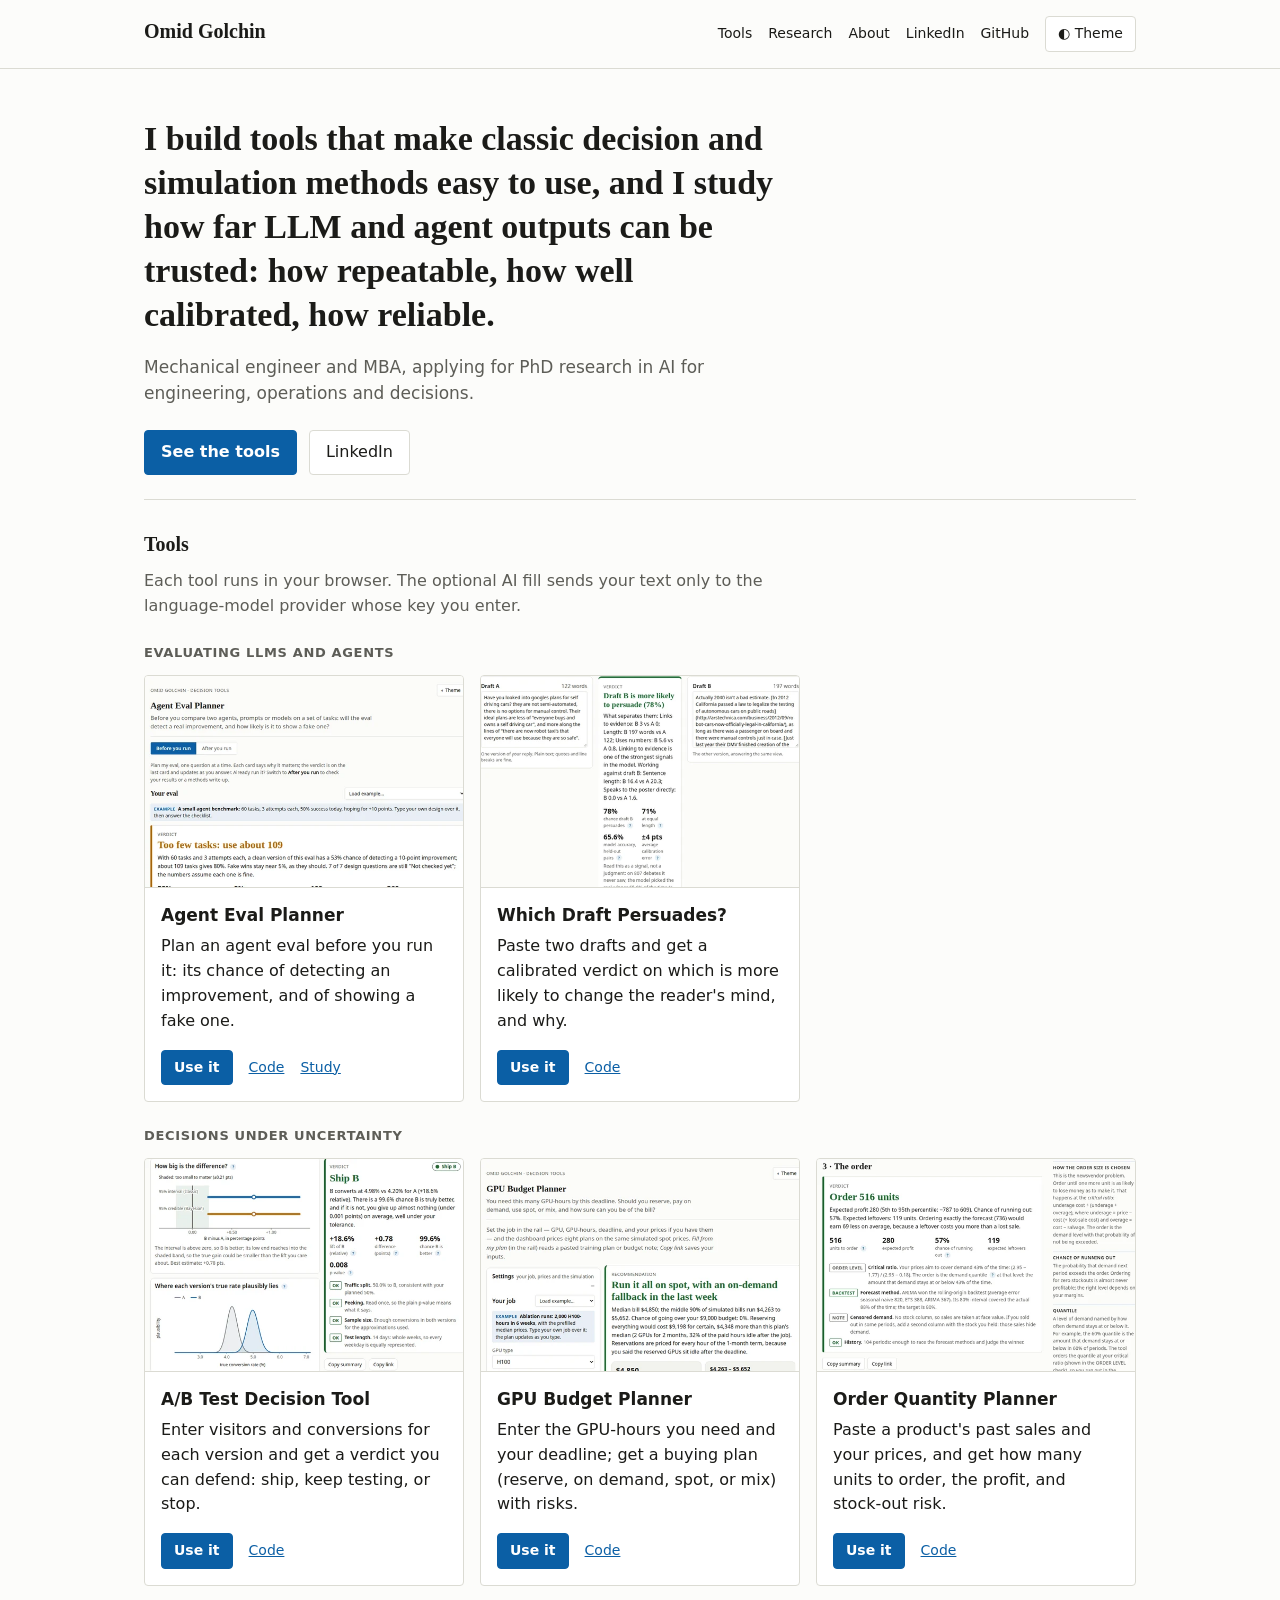
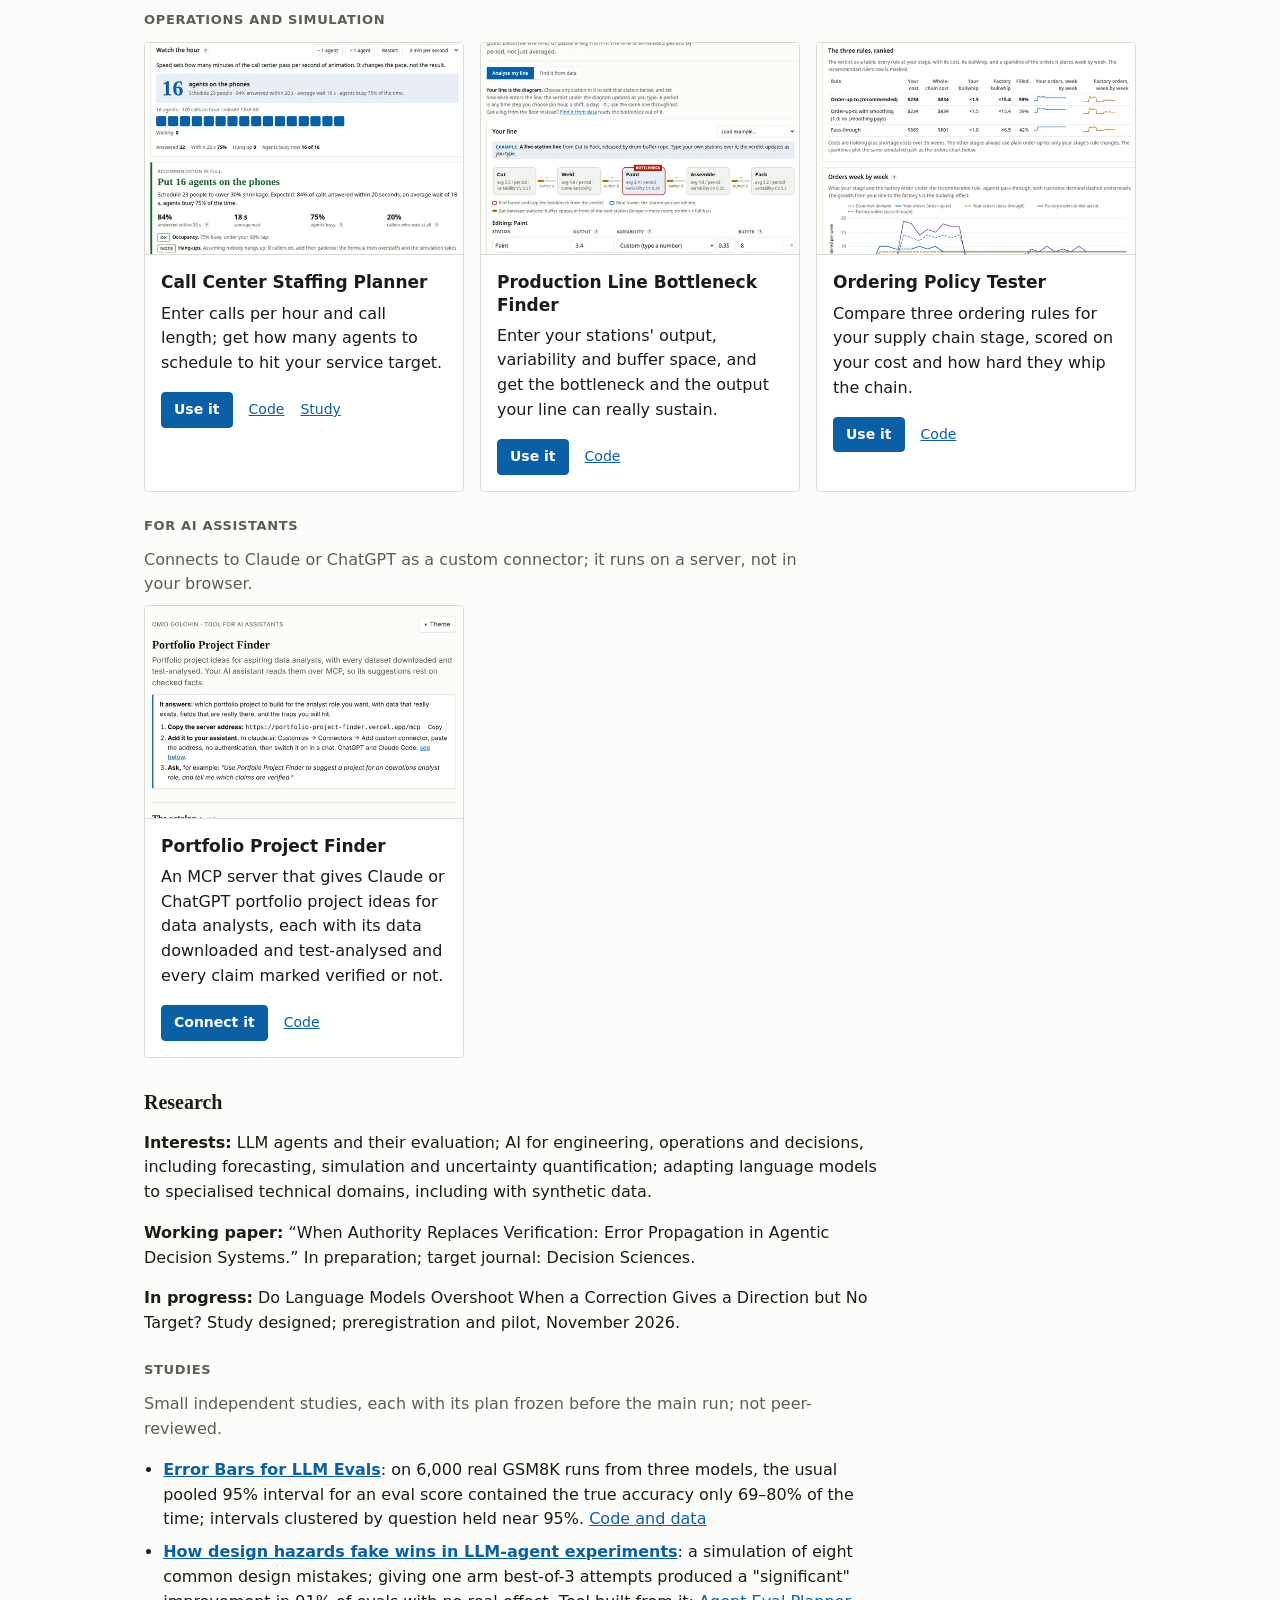
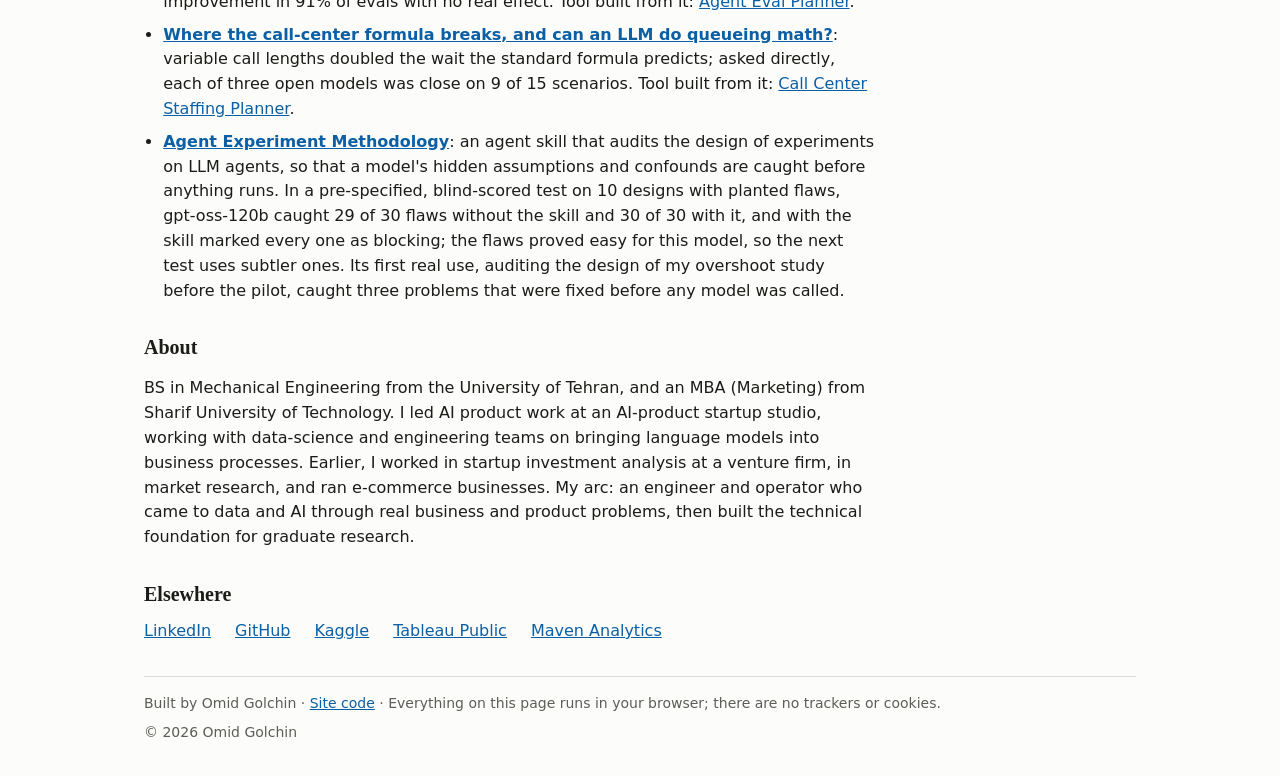
==== commit 361be27e: "Studies: note the methodology skill's first use" ====
--- a/index.html
+++ b/index.html
@@ -151,7 +151,7 @@
       <li><strong><a href="https://omidgolchin.github.io/llm-eval-error-bars/">Error Bars for LLM Evals</a></strong>: on 6,000 real GSM8K runs from three models, the usual pooled 95% interval for an eval score contained the true accuracy only 69–80% of the time; intervals clustered by question held near 95%. <a href="https://github.com/omidgolchin/llm-eval-error-bars">Code and data</a></li>
       <li><strong><a href="https://github.com/omidgolchin/agent-eval-hazards-study">How design hazards fake wins in LLM-agent experiments</a></strong>: a simulation of eight common design mistakes; giving one arm best-of-3 attempts produced a "significant" improvement in 91% of evals with no real effect. Tool built from it: <a href="https://omidgolchin.github.io/experiment-hazard-simulator/">Agent Eval Planner</a>.</li>
       <li><strong><a href="https://github.com/omidgolchin/call-center-queueing-study">Where the call-center formula breaks, and can an LLM do queueing math?</a></strong>: variable call lengths doubled the wait the standard formula predicts; asked directly, each of three open models was close on 9 of 15 scenarios. Tool built from it: <a href="https://omidgolchin.github.io/queue-simulator/">Call Center Staffing Planner</a>.</li>
-      <li><strong><a href="https://github.com/omidgolchin/agent-experiment-methodology">Agent Experiment Methodology</a></strong>: an agent skill that audits the design of experiments on LLM agents, so that a model's hidden assumptions and confounds are caught before anything runs. In a pre-specified, blind-scored test on 10 designs with planted flaws, gpt-oss-120b caught 29 of 30 flaws without the skill and 30 of 30 with it, and with the skill marked every one as blocking; the flaws proved easy for this model, so the next test uses subtler ones.</li>
+      <li><strong><a href="https://github.com/omidgolchin/agent-experiment-methodology">Agent Experiment Methodology</a></strong>: an agent skill that audits the design of experiments on LLM agents, so that a model's hidden assumptions and confounds are caught before anything runs. In a pre-specified, blind-scored test on 10 designs with planted flaws, gpt-oss-120b caught 29 of 30 flaws without the skill and 30 of 30 with it, and with the skill marked every one as blocking; the flaws proved easy for this model, so the next test uses subtler ones. Its first real use, auditing the design of my overshoot study before the pilot, caught three problems that were fixed before any model was called.</li>
     </ul>
   </section>
 
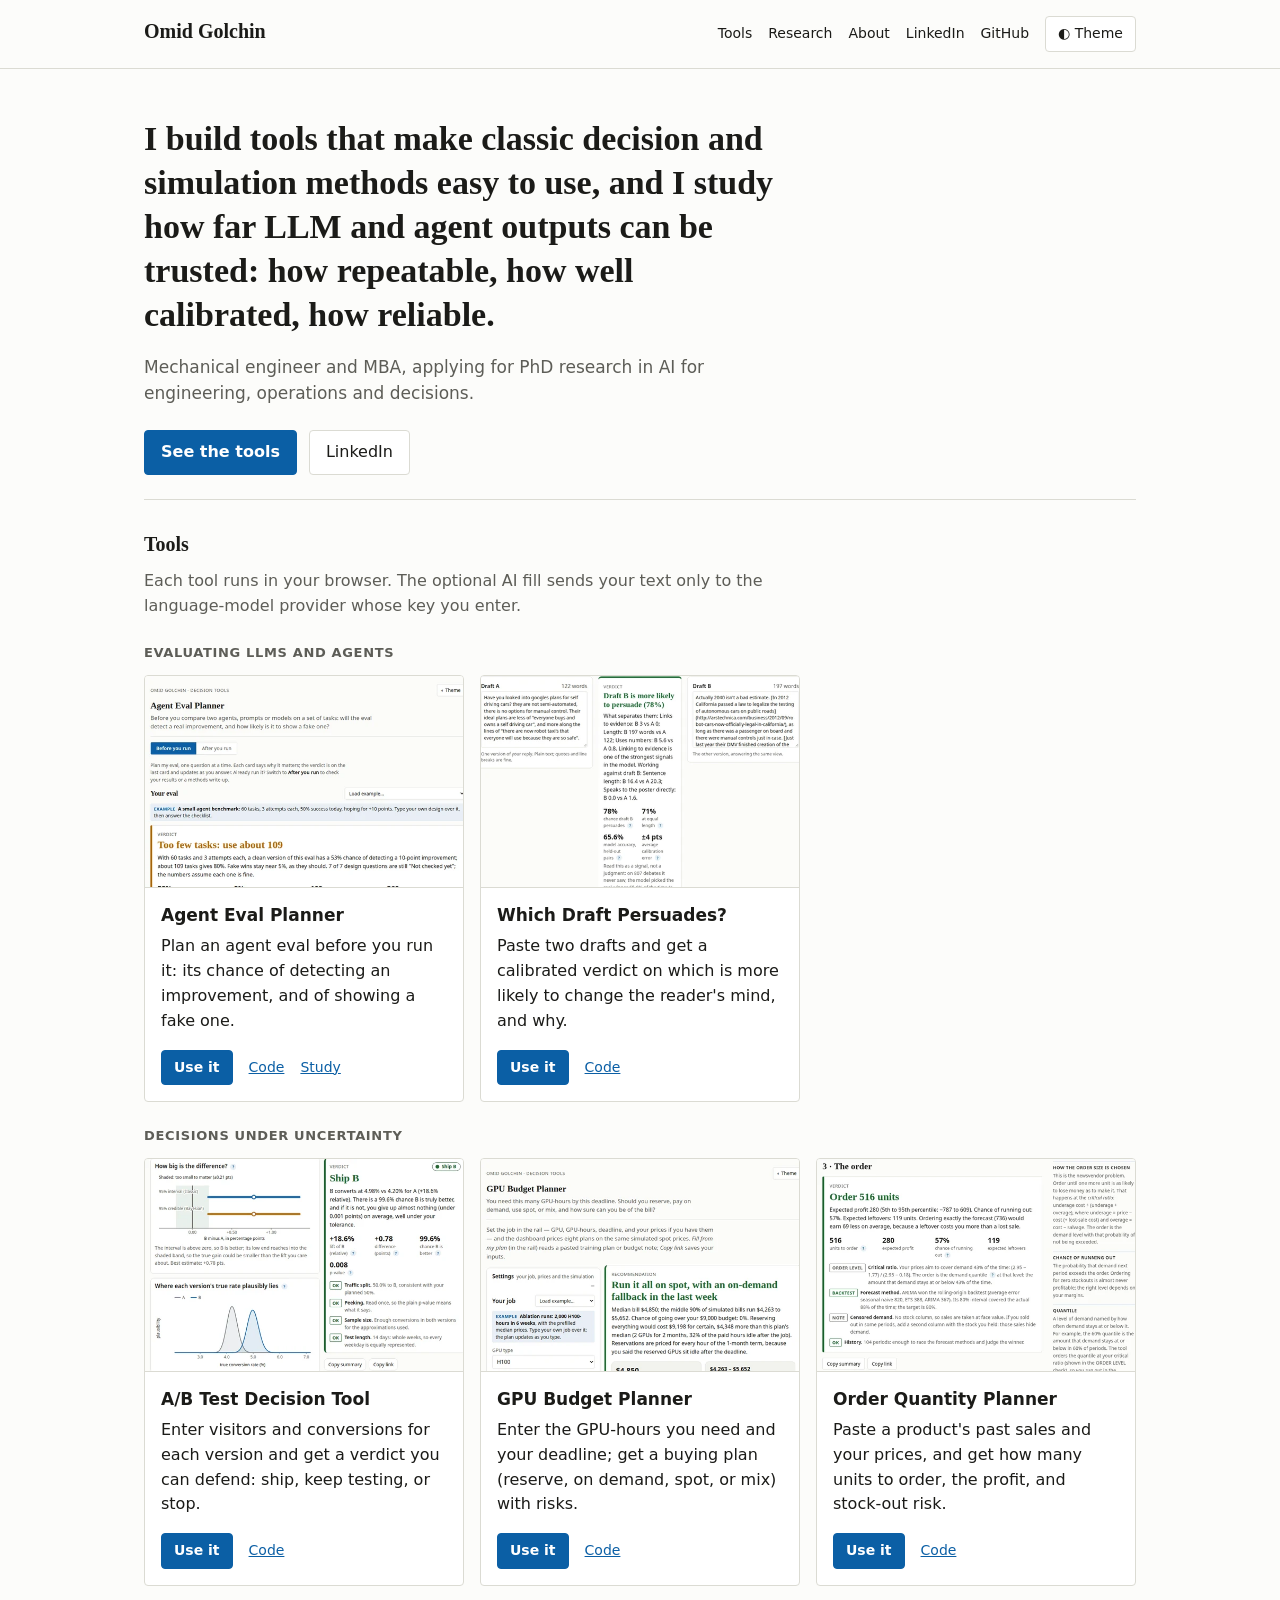
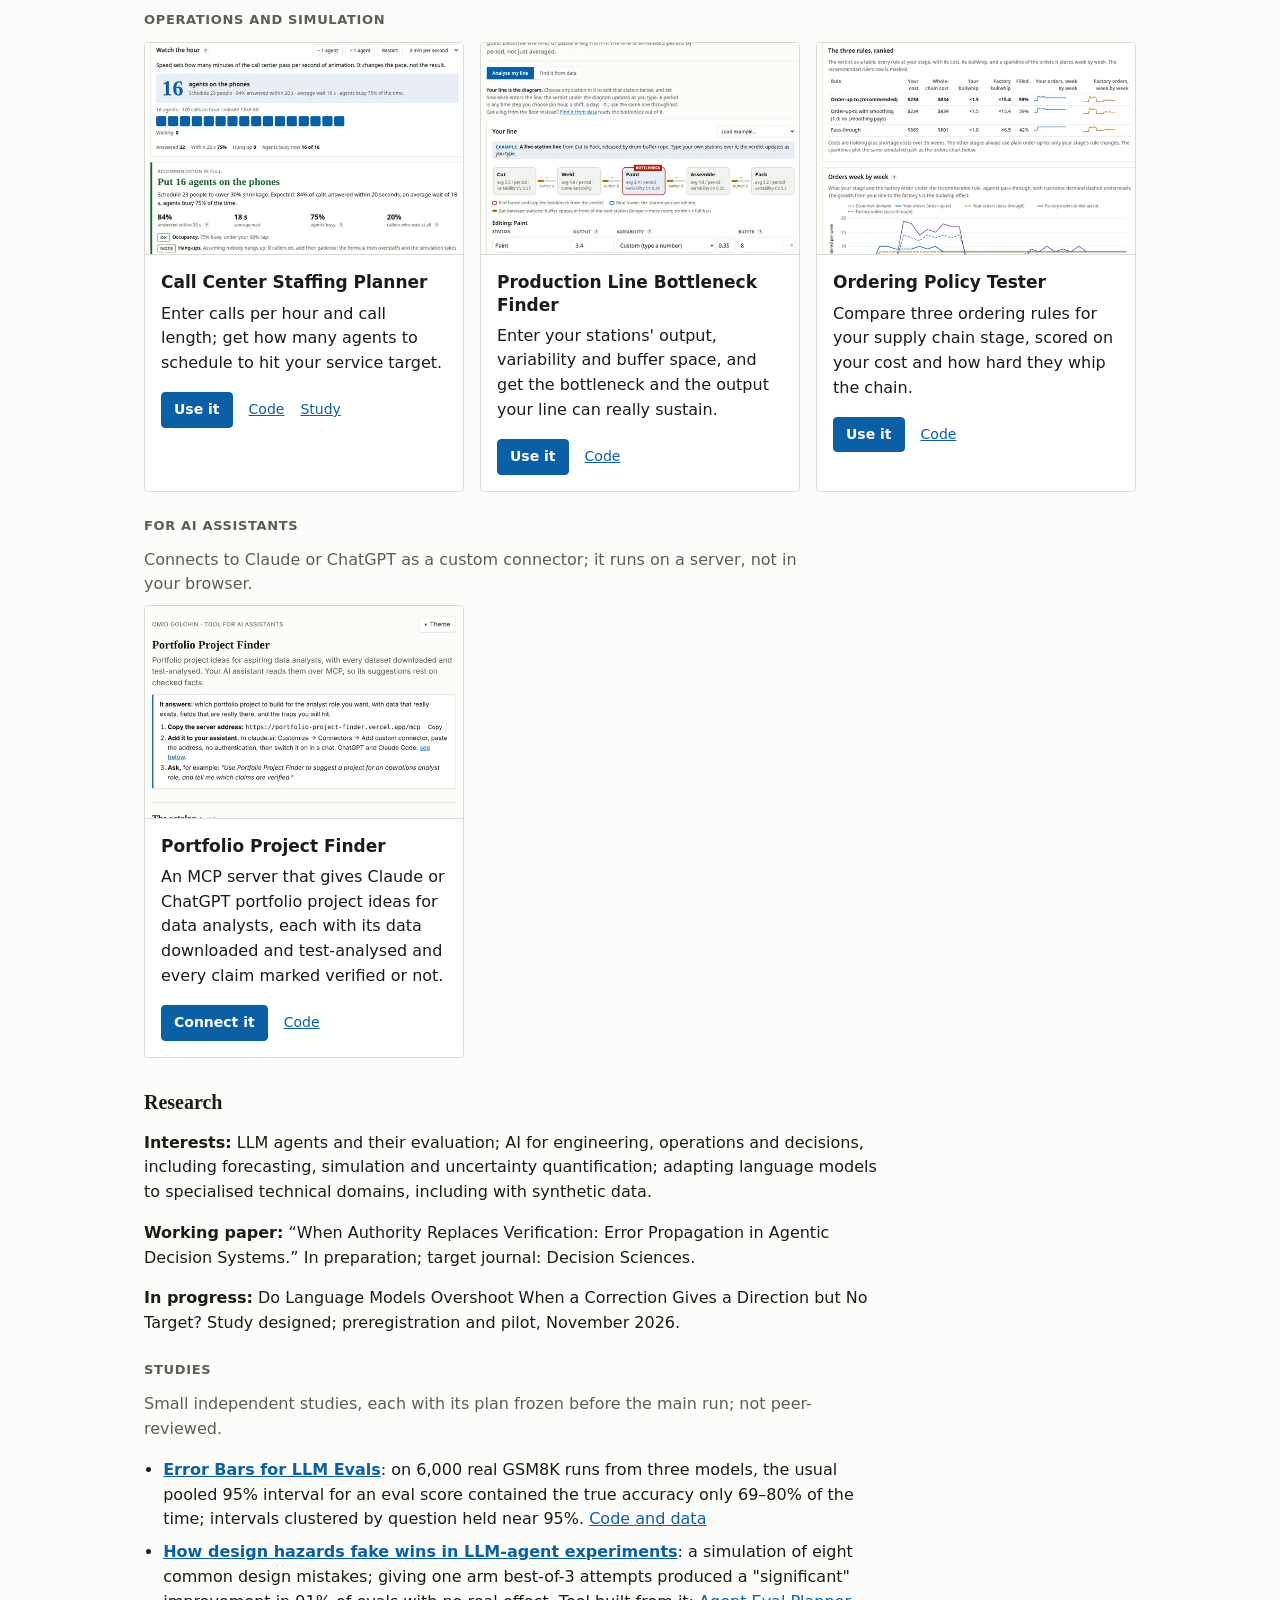
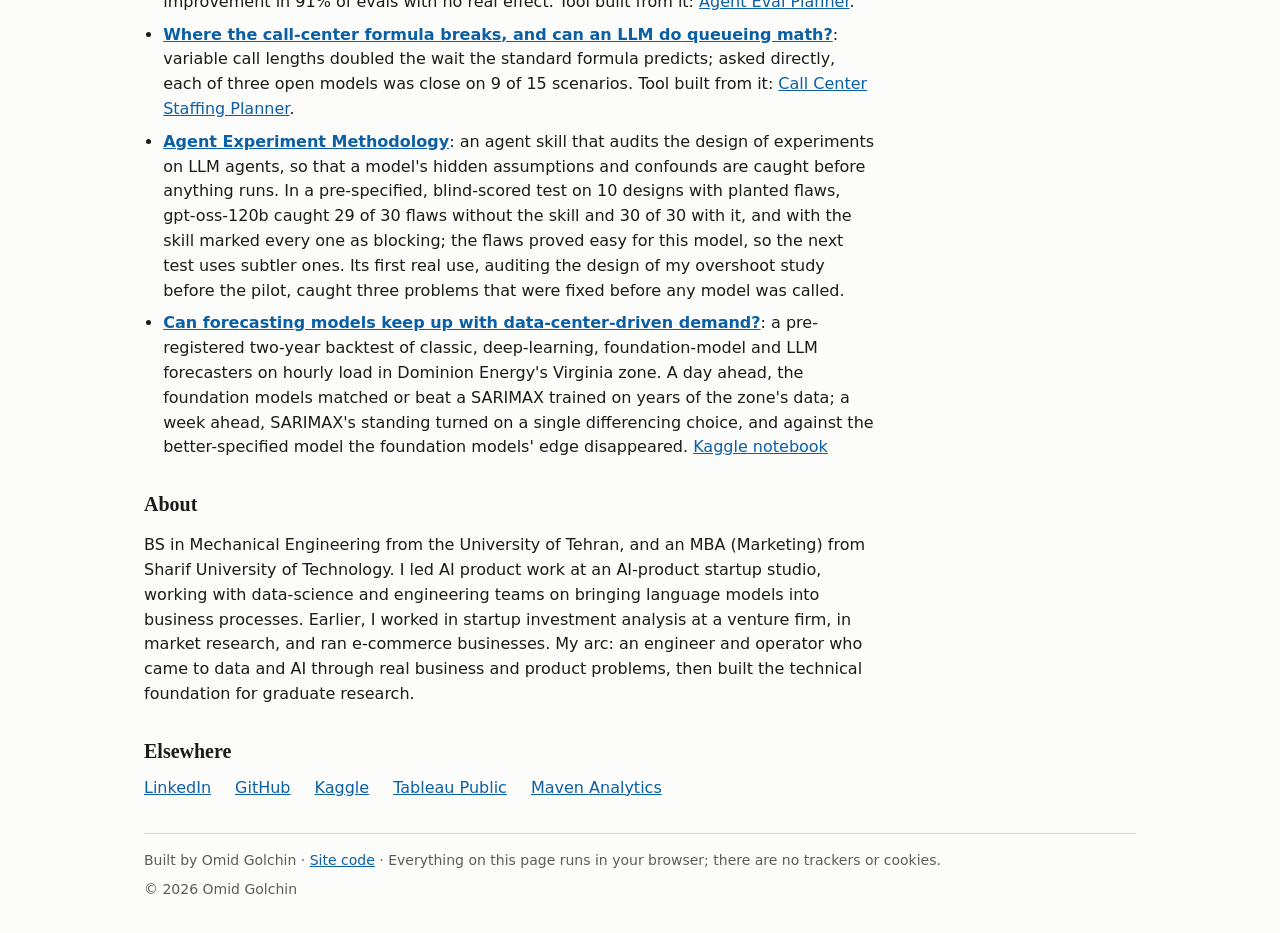
==== commit d830789a: "Studies: add the Northern Virginia load forecasting study with GitHub and Kaggle links" ====
--- a/index.html
+++ b/index.html
@@ -152,6 +152,7 @@
       <li><strong><a href="https://github.com/omidgolchin/agent-eval-hazards-study">How design hazards fake wins in LLM-agent experiments</a></strong>: a simulation of eight common design mistakes; giving one arm best-of-3 attempts produced a "significant" improvement in 91% of evals with no real effect. Tool built from it: <a href="https://omidgolchin.github.io/experiment-hazard-simulator/">Agent Eval Planner</a>.</li>
       <li><strong><a href="https://github.com/omidgolchin/call-center-queueing-study">Where the call-center formula breaks, and can an LLM do queueing math?</a></strong>: variable call lengths doubled the wait the standard formula predicts; asked directly, each of three open models was close on 9 of 15 scenarios. Tool built from it: <a href="https://omidgolchin.github.io/queue-simulator/">Call Center Staffing Planner</a>.</li>
       <li><strong><a href="https://github.com/omidgolchin/agent-experiment-methodology">Agent Experiment Methodology</a></strong>: an agent skill that audits the design of experiments on LLM agents, so that a model's hidden assumptions and confounds are caught before anything runs. In a pre-specified, blind-scored test on 10 designs with planted flaws, gpt-oss-120b caught 29 of 30 flaws without the skill and 30 of 30 with it, and with the skill marked every one as blocking; the flaws proved easy for this model, so the next test uses subtler ones. Its first real use, auditing the design of my overshoot study before the pilot, caught three problems that were fixed before any model was called.</li>
+      <li><strong><a href="https://github.com/omidgolchin/nova-load-forecasting">Can forecasting models keep up with data-center-driven demand?</a></strong>: a pre-registered two-year backtest of classic, deep-learning, foundation-model and LLM forecasters on hourly load in Dominion Energy's Virginia zone. A day ahead, the foundation models matched or beat a SARIMAX trained on years of the zone's data; a week ahead, SARIMAX's standing turned on a single differencing choice, and against the better-specified model the foundation models' edge disappeared. <a href="https://www.kaggle.com/code/omidgolchin/forecasting-northern-virginia-electricity-demand">Kaggle notebook</a></li>
     </ul>
   </section>
 
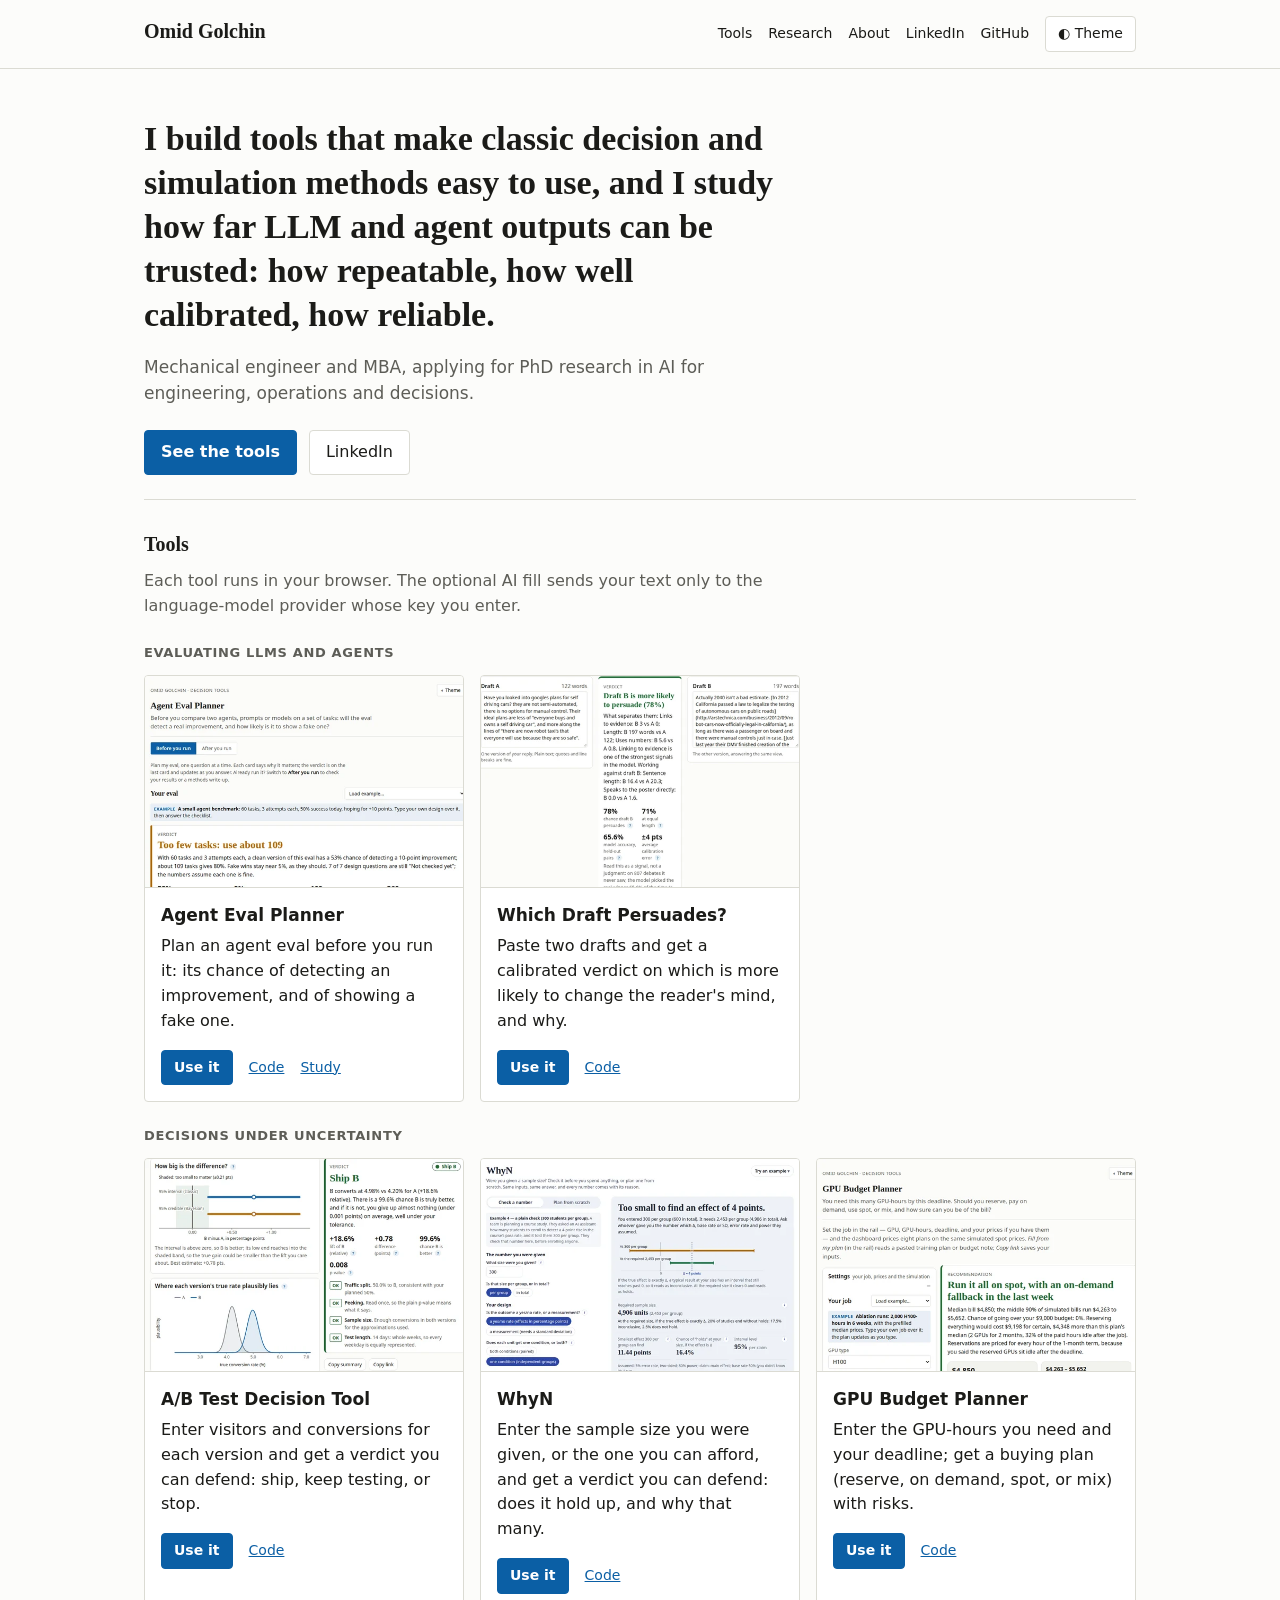
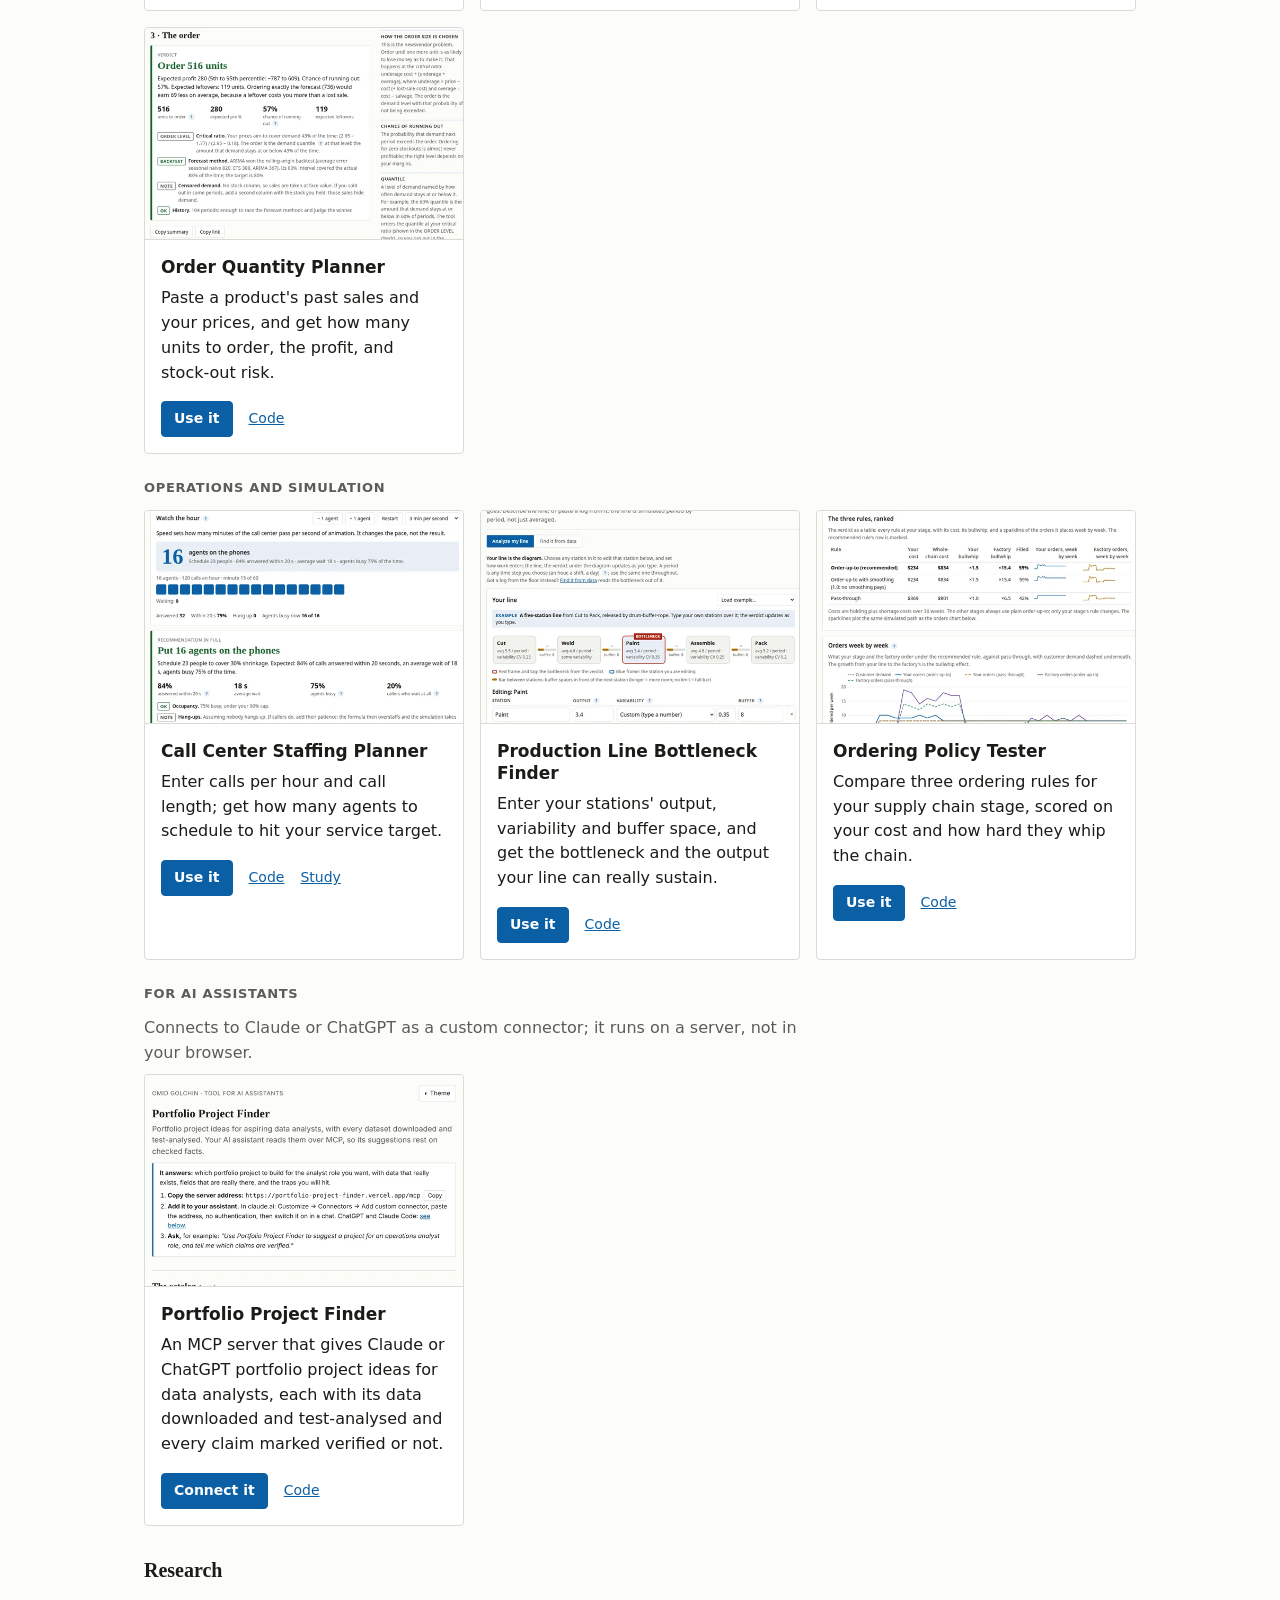
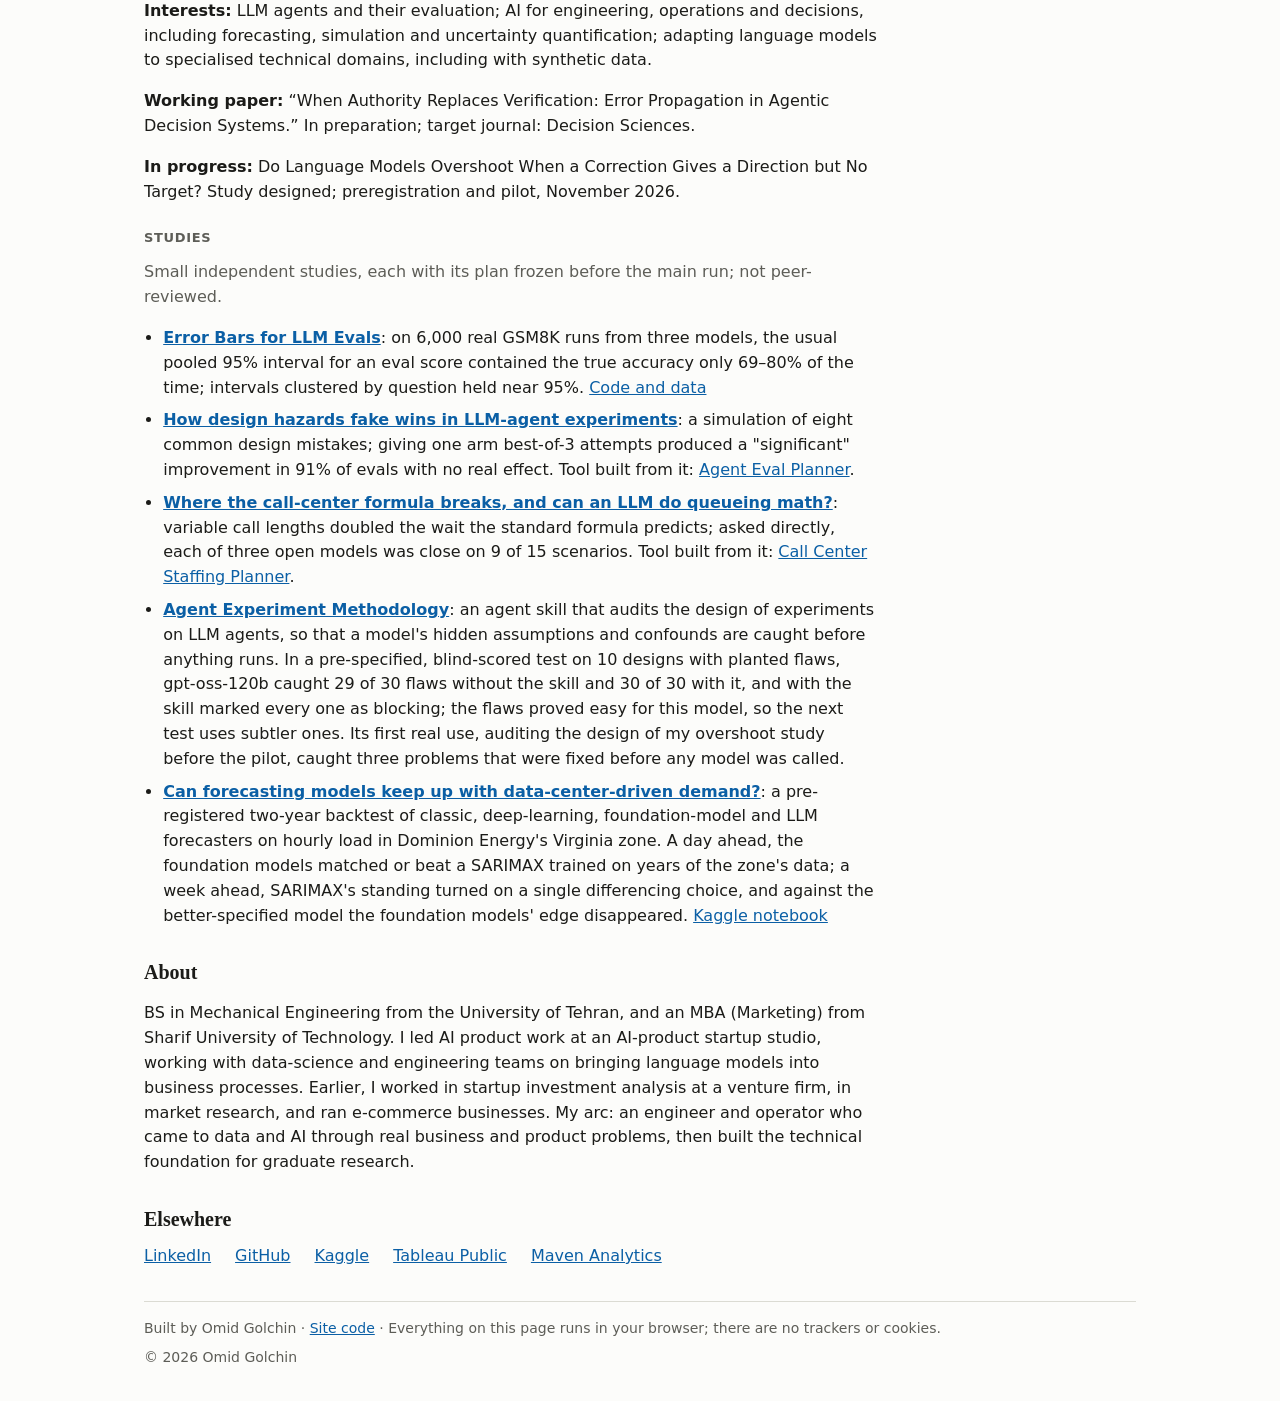
==== commit 938567c2: "Tools: add the WhyN card (Decisions under uncertainty); nine tools in the meta description" ====
--- a/index.html
+++ b/index.html
@@ -4,7 +4,7 @@
 <meta charset="utf-8">
 <meta name="viewport" content="width=device-width, initial-scale=1">
 <title>Omid Golchin — Decision tools and LLM evaluation</title>
-<meta name="description" content="Omid Golchin builds tools that make classic decision and simulation methods easy to use, and studies how far LLM and agent outputs can be trusted. Eight tools, all running in your browser, and small studies with frozen plans.">
+<meta name="description" content="Omid Golchin builds tools that make classic decision and simulation methods easy to use, and studies how far LLM and agent outputs can be trusted. Nine tools, all running in your browser, and small studies with frozen plans.">
 <link rel="canonical" href="https://omidgolchin.github.io/">
 <meta property="og:type" content="website">
 <meta property="og:title" content="Omid Golchin — Decision tools and LLM evaluation">
@@ -78,6 +78,14 @@
           <h4>A/B Test Decision Tool</h4>
           <p>Enter visitors and conversions for each version and get a verdict you can defend: ship, keep testing, or stop.</p>
           <p class="card-actions"><a class="btn btn-primary" href="https://omidgolchin.github.io/bayesian-ab-lab/">Use it</a> <a href="https://github.com/omidgolchin/bayesian-ab-lab">Code</a></p>
+        </div>
+      </article>
+      <article class="card">
+        <img src="assets/tools/whyn.webp" alt="Screenshot of WhyN: a given sample size being checked — 300 per group entered, the verdict 'Too small to find an effect of 4 points', and the required 2,453 per group with the reason for each number" width="600" height="399" loading="lazy">
+        <div class="card-body">
+          <h4>WhyN</h4>
+          <p>Enter the sample size you were given, or the one you can afford, and get a verdict you can defend: does it hold up, and why that many.</p>
+          <p class="card-actions"><a class="btn btn-primary" href="https://omidgolchin.github.io/whyn/">Use it</a> <a href="https://github.com/omidgolchin/whyn">Code</a></p>
         </div>
       </article>
       <article class="card">
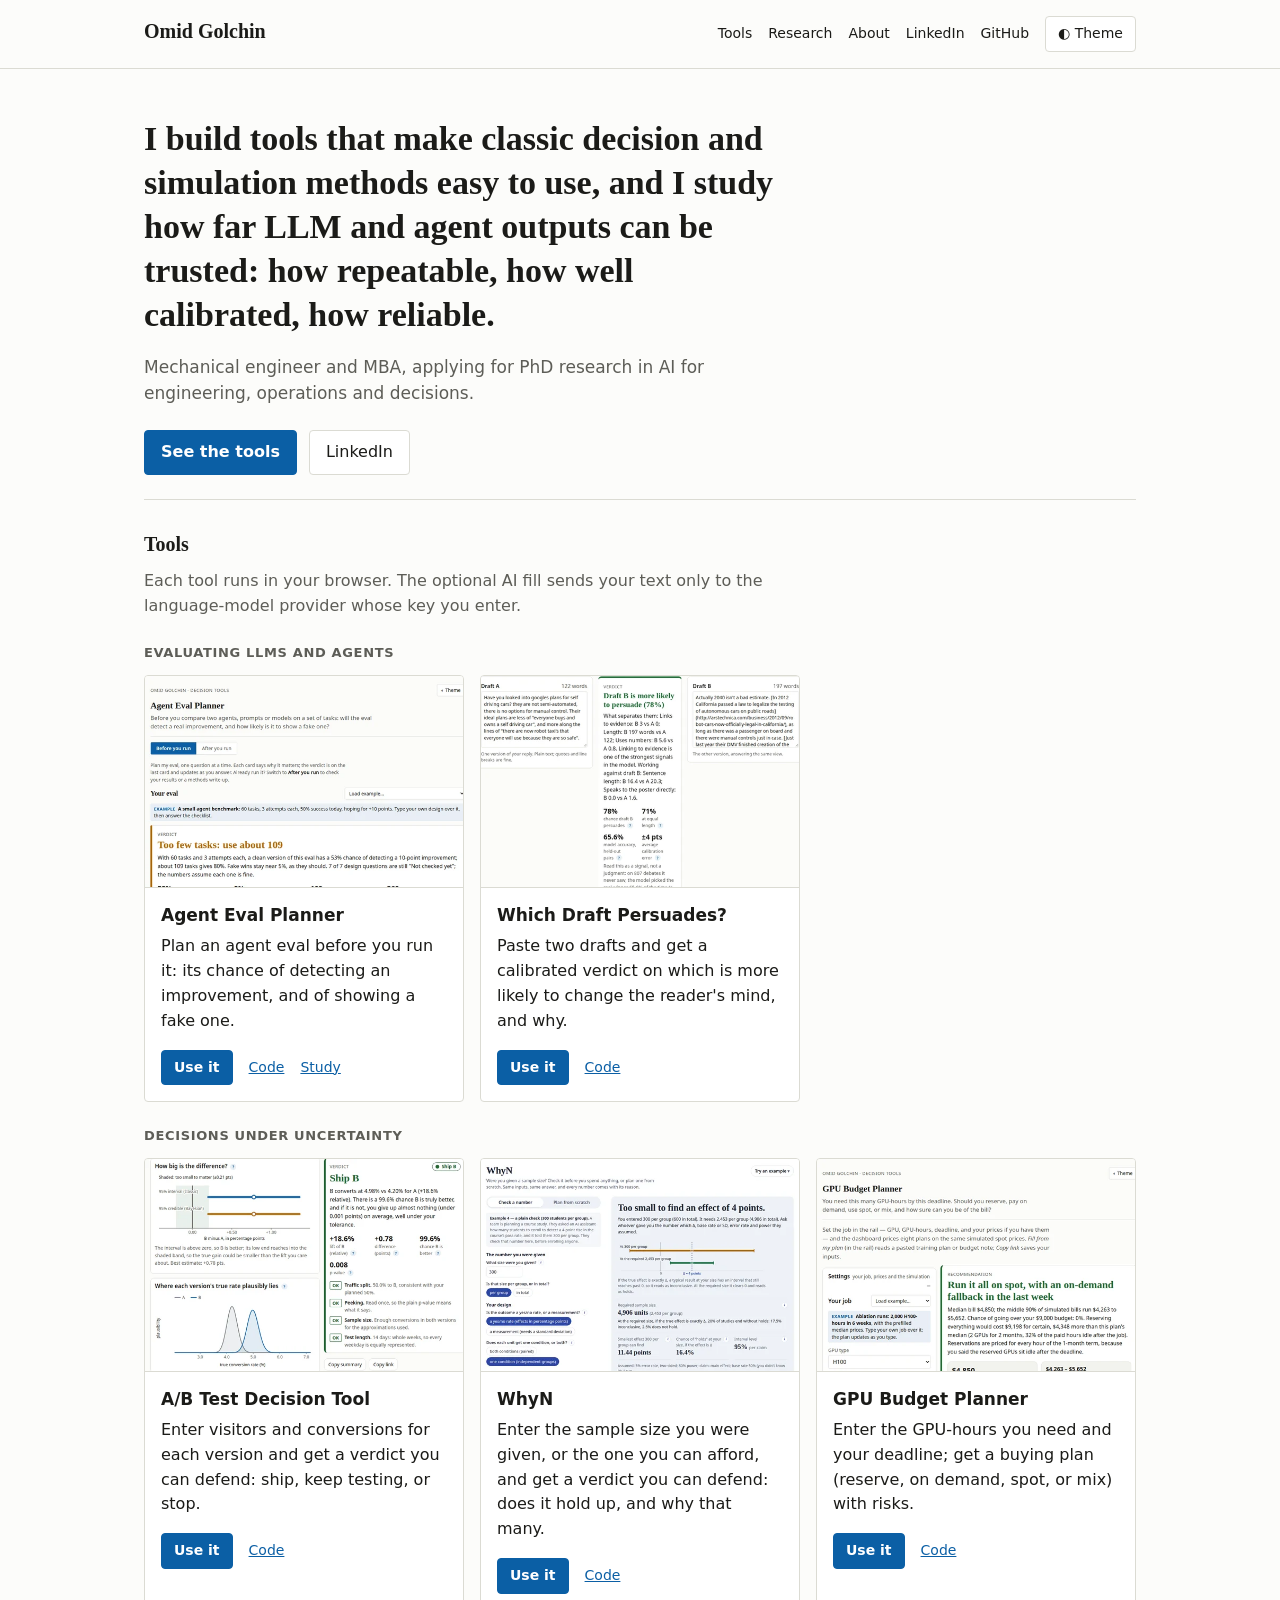
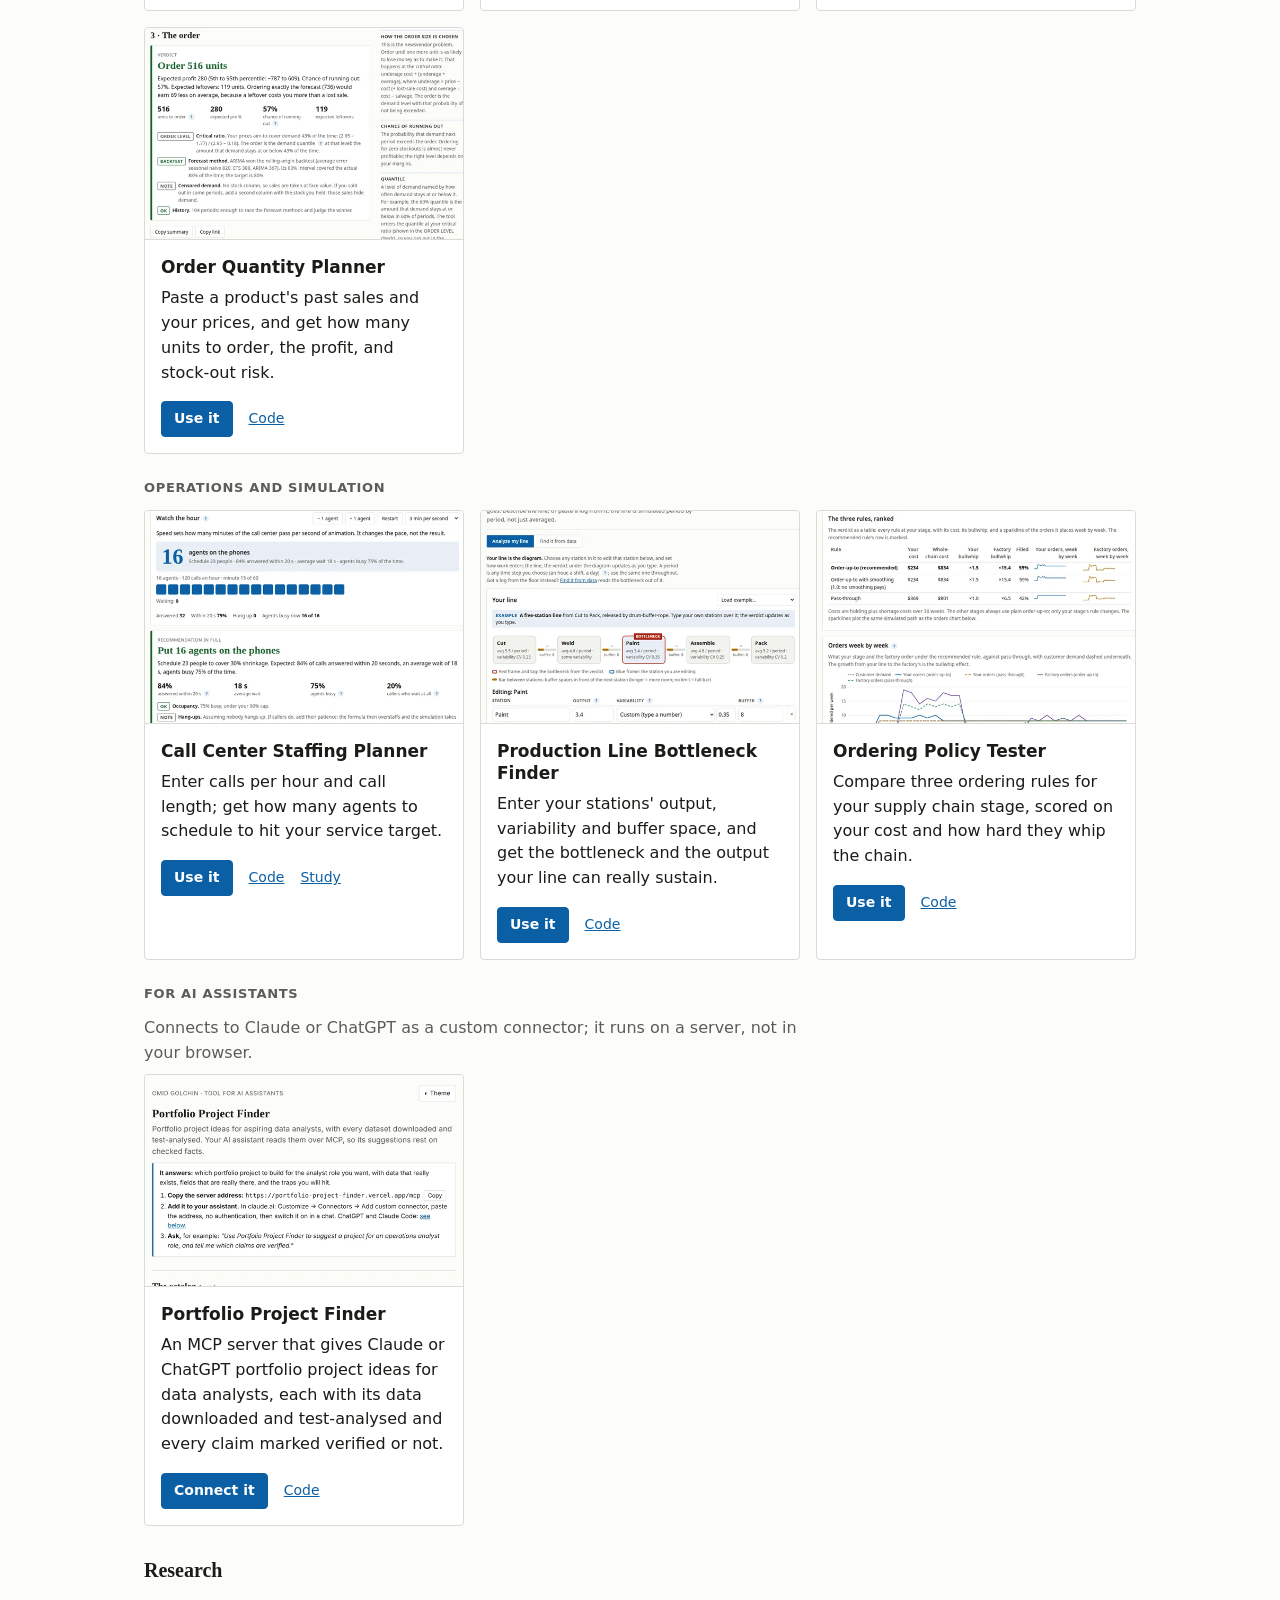
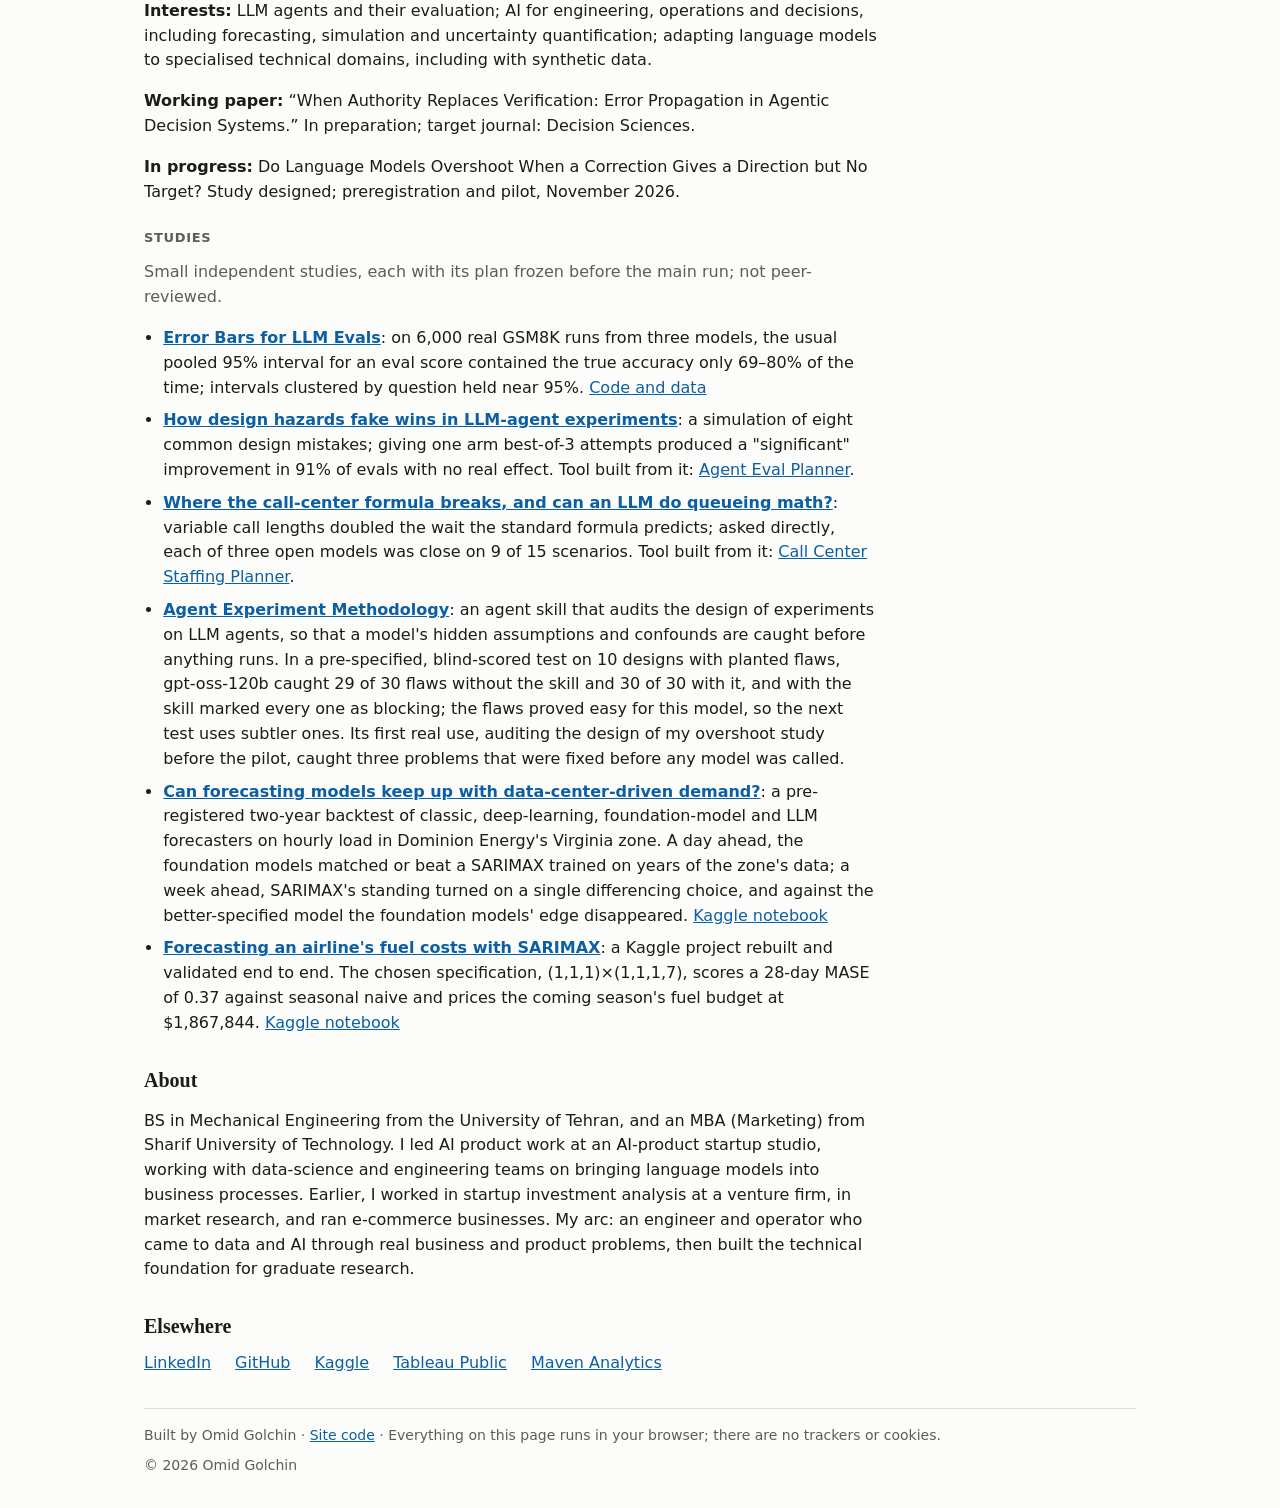
==== commit 24b08539: "Studies: add the SARIMAX airline fuel forecasting project with GitHub and Kaggle links" ====
--- a/index.html
+++ b/index.html
@@ -161,6 +161,7 @@
       <li><strong><a href="https://github.com/omidgolchin/call-center-queueing-study">Where the call-center formula breaks, and can an LLM do queueing math?</a></strong>: variable call lengths doubled the wait the standard formula predicts; asked directly, each of three open models was close on 9 of 15 scenarios. Tool built from it: <a href="https://omidgolchin.github.io/queue-simulator/">Call Center Staffing Planner</a>.</li>
       <li><strong><a href="https://github.com/omidgolchin/agent-experiment-methodology">Agent Experiment Methodology</a></strong>: an agent skill that audits the design of experiments on LLM agents, so that a model's hidden assumptions and confounds are caught before anything runs. In a pre-specified, blind-scored test on 10 designs with planted flaws, gpt-oss-120b caught 29 of 30 flaws without the skill and 30 of 30 with it, and with the skill marked every one as blocking; the flaws proved easy for this model, so the next test uses subtler ones. Its first real use, auditing the design of my overshoot study before the pilot, caught three problems that were fixed before any model was called.</li>
       <li><strong><a href="https://github.com/omidgolchin/nova-load-forecasting">Can forecasting models keep up with data-center-driven demand?</a></strong>: a pre-registered two-year backtest of classic, deep-learning, foundation-model and LLM forecasters on hourly load in Dominion Energy's Virginia zone. A day ahead, the foundation models matched or beat a SARIMAX trained on years of the zone's data; a week ahead, SARIMAX's standing turned on a single differencing choice, and against the better-specified model the foundation models' edge disappeared. <a href="https://www.kaggle.com/code/omidgolchin/forecasting-northern-virginia-electricity-demand">Kaggle notebook</a></li>
+      <li><strong><a href="https://github.com/omidgolchin/Airline-Fuel-Optimization-with-SARIMAX">Forecasting an airline's fuel costs with SARIMAX</a></strong>: a Kaggle project rebuilt and validated end to end. The chosen specification, (1,1,1)×(1,1,1,7), scores a 28-day MASE of 0.37 against seasonal naive and prices the coming season's fuel budget at $1,867,844. <a href="https://www.kaggle.com/code/omidgolchin/optimizing-fuel-cost-predictions-using-sarimax">Kaggle notebook</a></li>
     </ul>
   </section>
 
